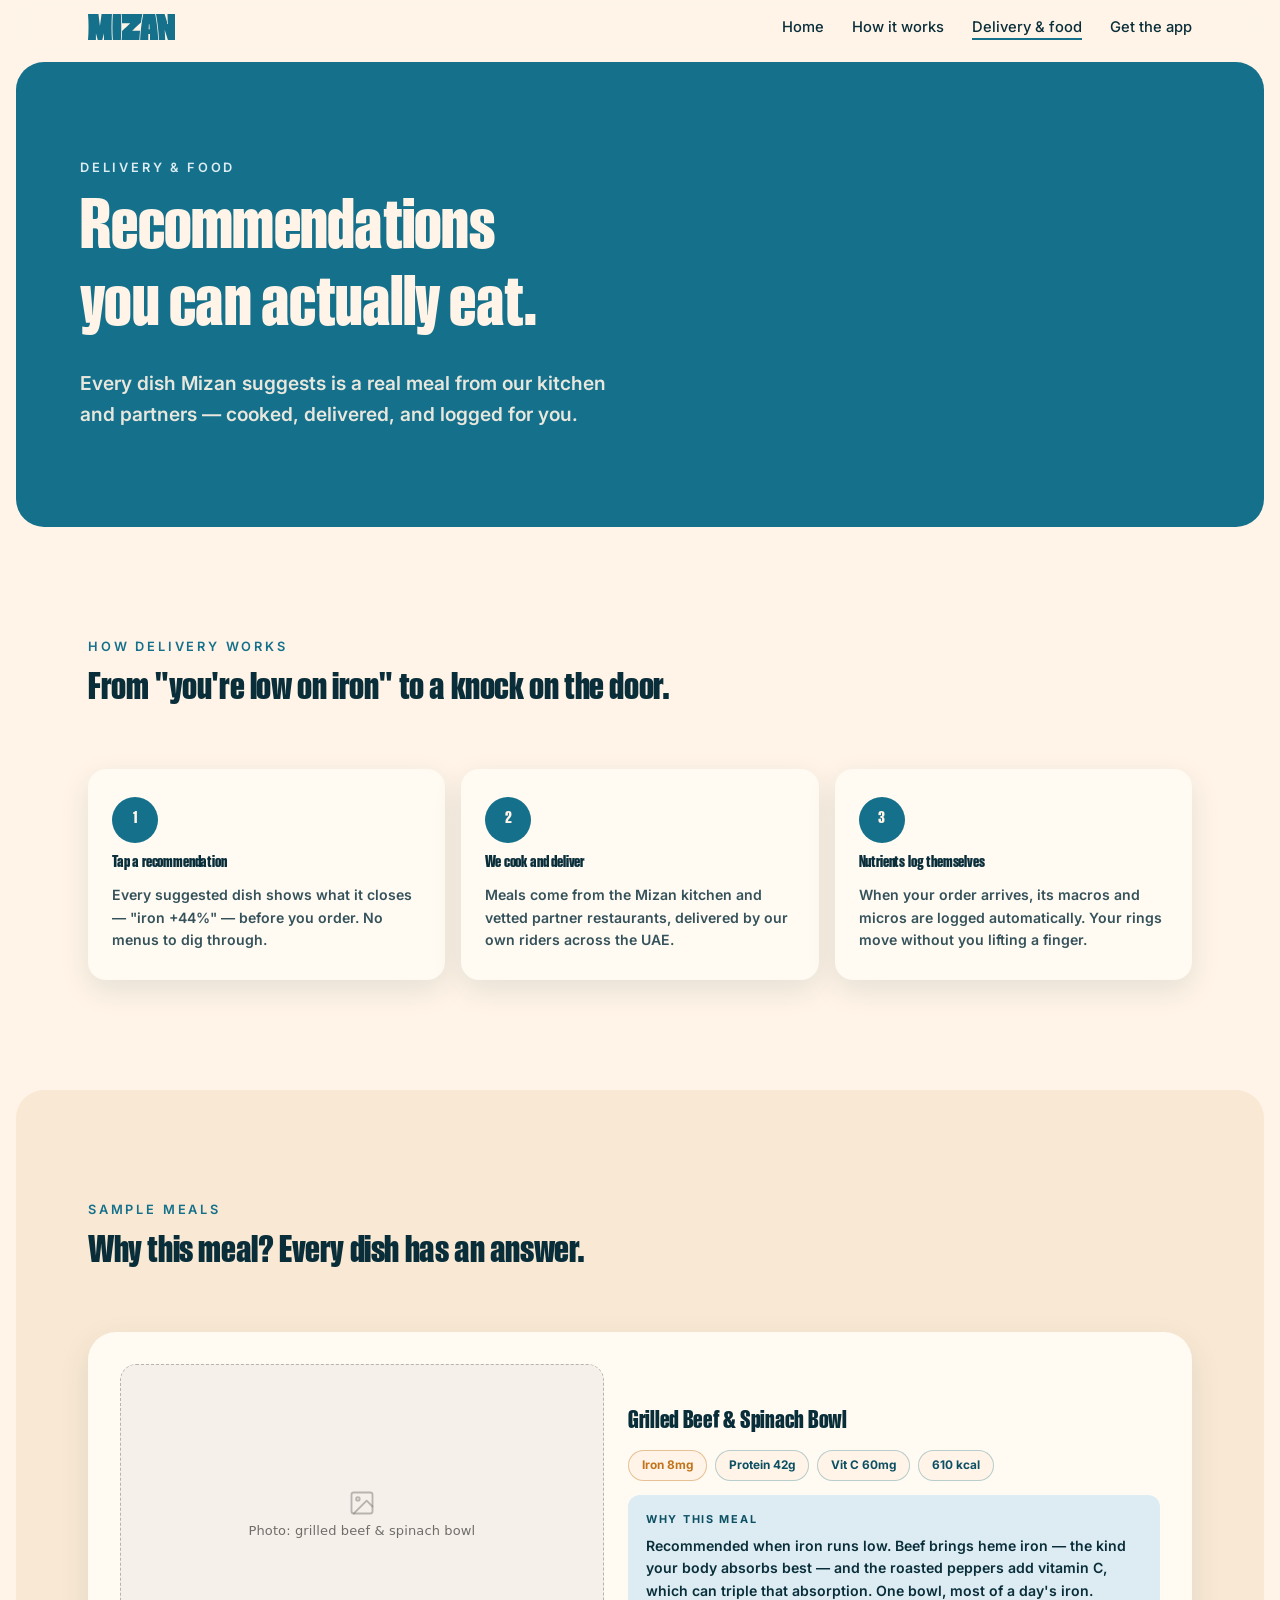
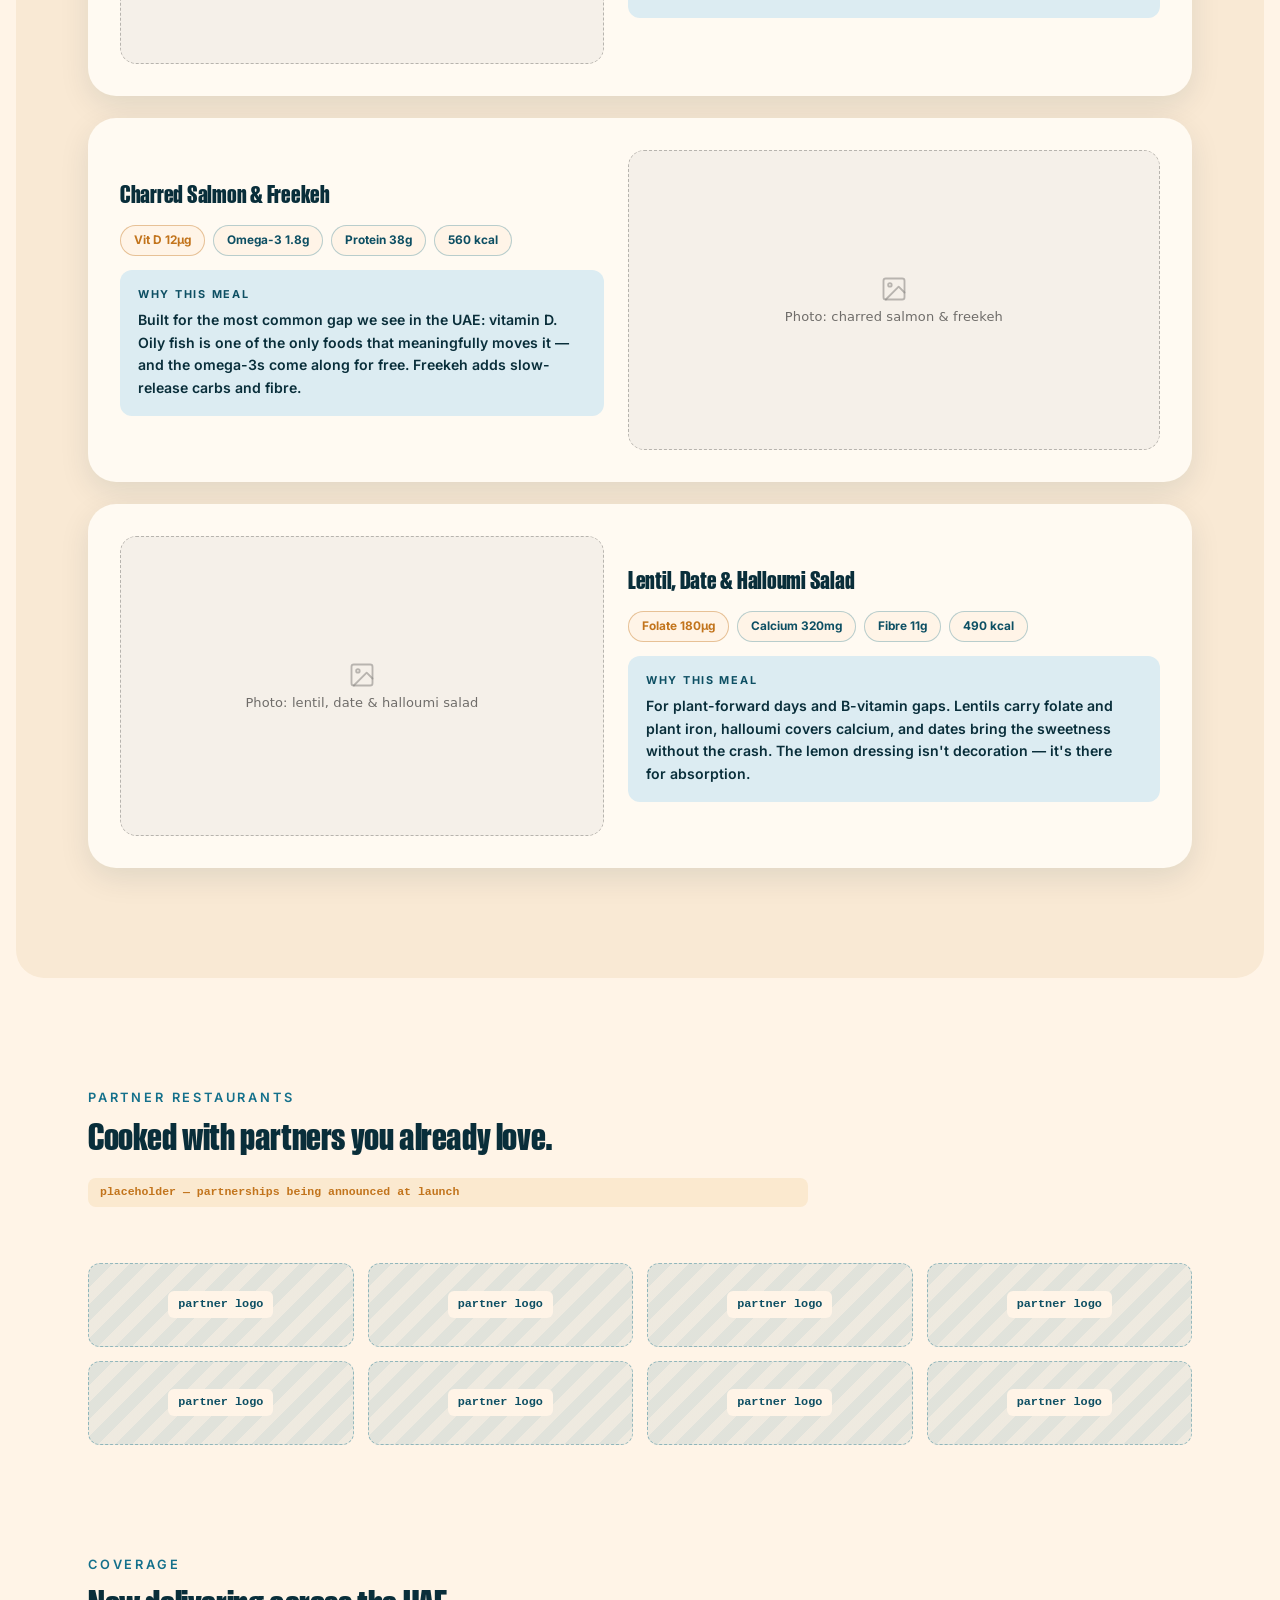
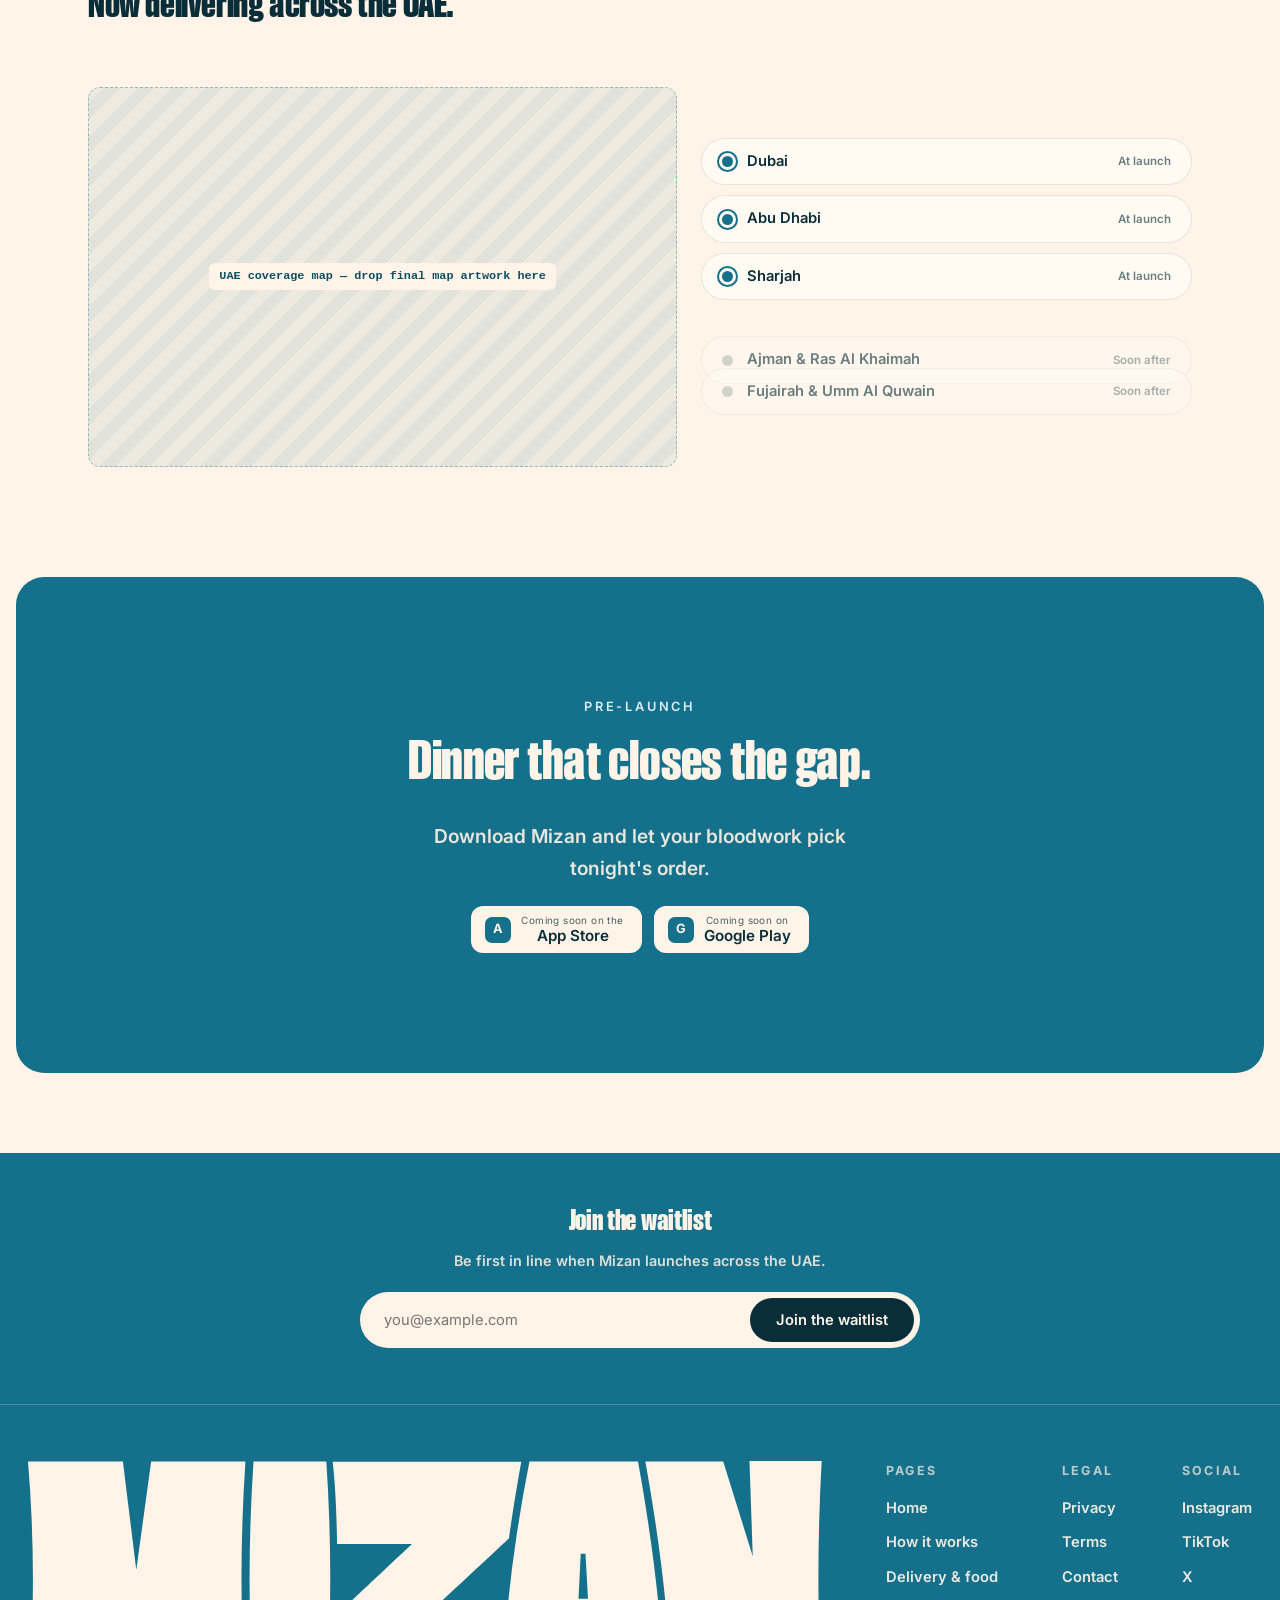
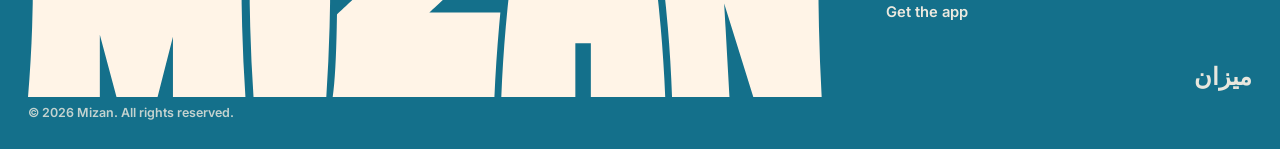
==== Delivery and Food.html @ 52d439db "Add doc" ====
<!DOCTYPE html>
<html lang="en">
<head>
<meta charset="UTF-8">
<meta name="viewport" content="width=device-width, initial-scale=1.0">
<title>Mizan — Delivery &amp; food</title>
<link rel="preconnect" href="https://fonts.googleapis.com">
<link rel="preconnect" href="https://fonts.gstatic.com" crossorigin>
<link href="https://fonts.googleapis.com/css2?family=Inter:wght@400;500;600;700&display=swap" rel="stylesheet">
<link rel="stylesheet" href="assets/mizan.css">
<style>
.page-hero { padding: clamp(48px, 8vw, 96px) clamp(24px, 5vw, 72px); display: grid; gap: 18px; }
.page-hero .h-hero { color: var(--cream); max-width: 800px; }
.page-hero .lede { max-width: 560px; opacity: 0.9; }

/* Delivery steps */
.dl-steps { display: grid; gap: 16px; }
@media (min-width: 760px) { .dl-steps { grid-template-columns: repeat(3, 1fr); } }
.dl-step {
  background: var(--cream-card);
  border-radius: var(--rad-md);
  box-shadow: var(--shadow-card);
  padding: 28px 24px;
  display: grid;
  gap: 12px;
  align-content: start;
  transition: transform 0.25s ease;
}
.dl-step:hover { transform: translateY(-4px); }
.dl-step .dl-num {
  width: 46px; height: 46px;
  border-radius: 50%;
  background: var(--teal);
  color: var(--cream);
  display: grid;
  place-items: center;
  font-family: var(--display);
  font-size: 1.05rem;
}
.dl-step h3 { font-size: 1.05rem; }
.dl-step p { font-size: 0.88rem; opacity: 0.82; }

/* Meal feature rows */
.meal-feature {
  display: grid;
  gap: 24px;
  background: var(--cream-card);
  border-radius: var(--rad-lg);
  box-shadow: var(--shadow-card);
  overflow: hidden;
  padding: clamp(20px, 3.5vw, 32px);
  align-items: center;
}
.meal-feature + .meal-feature { margin-top: 22px; }
.meal-feature image-slot { width: 100%; height: clamp(220px, 34vw, 300px); display: block; }
.meal-feature .mf-body { display: grid; gap: 14px; }
.meal-feature h3 { font-size: clamp(1.2rem, 2.8vw, 1.6rem); }
.meal-feature .mf-why {
  background: var(--teal-soft);
  border-radius: var(--rad-sm);
  padding: 16px 18px;
  display: grid;
  gap: 6px;
}
.meal-feature .mf-why small {
  font-weight: 700;
  font-size: 0.68rem;
  letter-spacing: 0.16em;
  text-transform: uppercase;
  color: var(--teal-deep);
}
.meal-feature .mf-why p { font-size: 0.88rem; }
.mf-stats { display: flex; flex-wrap: wrap; gap: 8px; }
.mf-stat {
  font-size: 0.74rem;
  font-weight: 700;
  color: var(--teal-deep);
  background: var(--cream);
  border: 1.5px solid rgba(20, 112, 139, 0.3);
  border-radius: 999px;
  padding: 5px 13px;
}
.mf-stat.warn { color: var(--amber); border-color: rgba(194, 116, 28, 0.4); }
@media (min-width: 860px) {
  .meal-feature { grid-template-columns: 1fr 1.1fr; }
  .meal-feature.flip image-slot { order: 2; }
}

/* Partners */
.partner-grid { display: grid; gap: 14px; grid-template-columns: repeat(2, 1fr); }
@media (min-width: 720px) { .partner-grid { grid-template-columns: repeat(4, 1fr); } }
.partner-grid .ph { height: 84px; }

/* Coverage */
.coverage-wrap { display: grid; gap: 24px; }
@media (min-width: 900px) { .coverage-wrap { grid-template-columns: 1.2fr 1fr; align-items: center; } }
.coverage-map { min-height: clamp(260px, 40vw, 380px); position: relative; }
.coverage-cities { display: grid; gap: 10px; }
.city-row {
  display: flex;
  align-items: center;
  gap: 14px;
  background: var(--cream-card);
  border: 1.5px solid rgba(9,46,58,0.1);
  border-radius: 999px;
  padding: 11px 20px;
  font-weight: 600;
  font-size: 0.92rem;
}
.city-row .pulse-dot { width: 11px; height: 11px; border-radius: 50%; background: var(--teal); position: relative; flex: none; }
@media (prefers-reduced-motion: no-preference) {
  .city-row .pulse-dot::after {
    content: ""; position: absolute; inset: -5px; border-radius: 50%;
    border: 2px solid var(--teal); animation: city-pulse 2.2s ease-out infinite;
  }
  .city-row:nth-child(2) .pulse-dot::after { animation-delay: 0.4s; }
  .city-row:nth-child(3) .pulse-dot::after { animation-delay: 0.8s; }
  .city-row:nth-child(4) .pulse-dot::after { animation-delay: 1.2s; }
  @keyframes city-pulse { from { transform: scale(0.5); opacity: 1; } to { transform: scale(1.5); opacity: 0; } }
}
.city-row.soon { opacity: 0.6; }
.city-row.soon .pulse-dot { background: rgba(9,46,58,0.3); }
.city-row.soon .pulse-dot::after { display: none; }
.city-row small { margin-left: auto; font-size: 0.72rem; font-weight: 600; opacity: 0.6; }
</style>
</head>
<body data-screen-label="Delivery and food">

<header class="nav">
  <div class="wrap nav-inner">
    <a class="nav-logo" href="Home.html" aria-label="Mizan home" data-logo></a>
    <ul class="nav-links">
      <li><a href="Home.html">Home</a></li>
      <li><a href="How It Works.html">How it works</a></li>
      <li><a href="Delivery and Food.html" aria-current="page">Delivery &amp; food</a></li>
      <li><a href="#download">Get the app</a></li>
    </ul>
    <button class="nav-burger" aria-label="Menu" aria-expanded="false"><span></span><span></span><span></span></button>
  </div>
  <nav class="nav-drawer">
    <a href="Home.html">Home</a>
    <a href="How It Works.html">How it works</a>
    <a href="Delivery and Food.html">Delivery &amp; food</a>
    <a href="#download">Get the app</a>
  </nav>
</header>

<main>

<section class="band teal" style="margin-top: 8px;" data-screen-label="Page hero">
  <div class="page-hero">
    <p class="kicker" style="color: var(--teal-soft);">Delivery &amp; food</p>
    <h1 class="h-hero">Recommendations you can actually eat.</h1>
    <p class="lede">Every dish Mizan suggests is a real meal from our kitchen and partners — cooked, delivered, and logged for you.</p>
  </div>
</section>

<!-- ============ HOW DELIVERY WORKS ============ -->
<section class="section" data-screen-label="How delivery works">
  <div class="wrap">
    <div class="section-head rv">
      <p class="kicker">How delivery works</p>
      <h2 class="h-sect">From "you're low on iron" to a knock on the door.</h2>
    </div>
    <div class="dl-steps">
      <div class="dl-step rv">
        <span class="dl-num">1</span>
        <h3>Tap a recommendation</h3>
        <p>Every suggested dish shows what it closes — "iron +44%" — before you order. No menus to dig through.</p>
      </div>
      <div class="dl-step rv rv-d1">
        <span class="dl-num">2</span>
        <h3>We cook and deliver</h3>
        <p>Meals come from the Mizan kitchen and vetted partner restaurants, delivered by our own riders across the UAE.</p>
      </div>
      <div class="dl-step rv rv-d2">
        <span class="dl-num">3</span>
        <h3>Nutrients log themselves</h3>
        <p>When your order arrives, its macros and micros are logged automatically. Your rings move without you lifting a finger.</p>
      </div>
    </div>
  </div>
</section>

<!-- ============ SAMPLE MEALS ============ -->
<section class="section band tint" style="padding-left: 0; padding-right: 0;" data-screen-label="Sample meals">
  <div class="wrap">
    <div class="section-head rv">
      <p class="kicker">Sample meals</p>
      <h2 class="h-sect">Why this meal? Every dish has an answer.</h2>
    </div>

    <article class="meal-feature rv">
      <image-slot id="food-meal-1" shape="rounded" radius="16" placeholder="Photo: grilled beef &amp; spinach bowl"></image-slot>
      <div class="mf-body">
        <h3>Grilled Beef &amp; Spinach Bowl</h3>
        <div class="mf-stats">
          <span class="mf-stat warn">Iron 8mg</span>
          <span class="mf-stat">Protein 42g</span>
          <span class="mf-stat">Vit C 60mg</span>
          <span class="mf-stat">610 kcal</span>
        </div>
        <div class="mf-why">
          <small>Why this meal</small>
          <p>Recommended when iron runs low. Beef brings heme iron — the kind your body absorbs best — and the roasted peppers add vitamin C, which can triple that absorption. One bowl, most of a day's iron.</p>
        </div>
      </div>
    </article>

    <article class="meal-feature flip rv">
      <image-slot id="food-meal-2" shape="rounded" radius="16" placeholder="Photo: charred salmon &amp; freekeh"></image-slot>
      <div class="mf-body">
        <h3>Charred Salmon &amp; Freekeh</h3>
        <div class="mf-stats">
          <span class="mf-stat warn">Vit D 12µg</span>
          <span class="mf-stat">Omega-3 1.8g</span>
          <span class="mf-stat">Protein 38g</span>
          <span class="mf-stat">560 kcal</span>
        </div>
        <div class="mf-why">
          <small>Why this meal</small>
          <p>Built for the most common gap we see in the UAE: vitamin D. Oily fish is one of the only foods that meaningfully moves it — and the omega-3s come along for free. Freekeh adds slow-release carbs and fibre.</p>
        </div>
      </div>
    </article>

    <article class="meal-feature rv">
      <image-slot id="food-meal-3" shape="rounded" radius="16" placeholder="Photo: lentil, date &amp; halloumi salad"></image-slot>
      <div class="mf-body">
        <h3>Lentil, Date &amp; Halloumi Salad</h3>
        <div class="mf-stats">
          <span class="mf-stat warn">Folate 180µg</span>
          <span class="mf-stat">Calcium 320mg</span>
          <span class="mf-stat">Fibre 11g</span>
          <span class="mf-stat">490 kcal</span>
        </div>
        <div class="mf-why">
          <small>Why this meal</small>
          <p>For plant-forward days and B-vitamin gaps. Lentils carry folate and plant iron, halloumi covers calcium, and dates bring the sweetness without the crash. The lemon dressing isn't decoration — it's there for absorption.</p>
        </div>
      </div>
    </article>
  </div>
</section>

<!-- ============ PARTNERS ============ -->
<section class="section" data-screen-label="Partner restaurants">
  <div class="wrap">
    <div class="section-head rv">
      <p class="kicker">Partner restaurants</p>
      <h2 class="h-sect">Cooked with partners you already love.</h2>
      <span class="placeholder-note">placeholder — partnerships being announced at launch</span>
    </div>
    <div class="partner-grid rv">
      <div class="ph"><code>partner logo</code></div>
      <div class="ph"><code>partner logo</code></div>
      <div class="ph"><code>partner logo</code></div>
      <div class="ph"><code>partner logo</code></div>
      <div class="ph"><code>partner logo</code></div>
      <div class="ph"><code>partner logo</code></div>
      <div class="ph"><code>partner logo</code></div>
      <div class="ph"><code>partner logo</code></div>
    </div>
  </div>
</section>

<!-- ============ COVERAGE ============ -->
<section class="section" style="padding-top: 0;" data-screen-label="Coverage">
  <div class="wrap">
    <div class="section-head rv">
      <p class="kicker">Coverage</p>
      <h2 class="h-sect">Now delivering across the UAE.</h2>
    </div>
    <div class="coverage-wrap">
      <div class="ph coverage-map rv"><code>UAE coverage map — drop final map artwork here</code></div>
      <div class="coverage-cities">
        <div class="city-row rv"><span class="pulse-dot"></span>Dubai<small>At launch</small></div>
        <div class="city-row rv rv-d1"><span class="pulse-dot"></span>Abu Dhabi<small>At launch</small></div>
        <div class="city-row rv rv-d2"><span class="pulse-dot"></span>Sharjah<small>At launch</small></div>
        <div class="city-row soon rv rv-d3"><span class="pulse-dot"></span>Ajman &amp; Ras Al Khaimah<small>Soon after</small></div>
        <div class="city-row soon rv rv-d4"><span class="pulse-dot"></span>Fujairah &amp; Umm Al Quwain<small>Soon after</small></div>
      </div>
    </div>
  </div>
</section>

<!-- ============ FINAL CTA ============ -->
<section class="band teal" id="download" data-screen-label="Download CTA">
  <div class="cta-final">
    <p class="kicker" style="color: var(--teal-soft);">Pre-launch</p>
    <h2 class="h-band" style="max-width: 720px;">Dinner that closes the gap.</h2>
    <p class="lede" style="opacity: 0.9; max-width: 520px;">Download Mizan and let your bloodwork pick tonight's order.</p>
    <div class="badges">
      <a class="badge-store on-teal" href="#download"><span class="glyph">A</span><span><small>Coming soon on the</small><strong>App Store</strong></span></a>
      <a class="badge-store on-teal" href="#download"><span class="glyph">G</span><span><small>Coming soon on</small><strong>Google Play</strong></span></a>
    </div>
  </div>
</section>

</main>

<footer class="footer">
  <div class="wrap footer-waitlist">
    <div class="fw-copy">
      <h3>Join the waitlist</h3>
      <p>Be first in line when Mizan launches across the UAE.</p>
    </div>
    <form class="waitlist-form">
      <input type="email" placeholder="you@example.com" aria-label="Email" required>
      <button type="submit">Join the waitlist</button>
    </form>
  </div>
  <div class="wrap footer-main">
    <a class="footer-logo" href="Home.html" aria-label="Mizan home" data-logo></a>
    <div class="footer-right">
    <div class="footer-cols">
      <div class="footer-col">
        <h4>Pages</h4>
        <ul>
          <li><a href="Home.html">Home</a></li>
          <li><a href="How It Works.html">How it works</a></li>
          <li><a href="Delivery and Food.html">Delivery &amp; food</a></li>
          <li><a href="#download">Get the app</a></li>
        </ul>
      </div>
      <div class="footer-col">
        <h4>Legal</h4>
        <ul>
          <li><a href="#privacy">Privacy</a></li>
          <li><a href="#terms">Terms</a></li>
          <li><a href="#contact">Contact</a></li>
        </ul>
      </div>
      <div class="footer-col">
        <h4>Social</h4>
        <ul>
          <li><a href="#instagram">Instagram</a></li>
          <li><a href="#tiktok">TikTok</a></li>
          <li><a href="#x">X</a></li>
        </ul>
      </div>
    </div>
    <span class="footer-ar">ميزان</span>
    </div>
  </div>
  <div class="wrap footer-meta">
    <span>© 2026 Mizan. All rights reserved.</span>
  </div>
</footer>

<script src="assets/image-slot.js"></script>
<script src="assets/shared.js"></script>
</body>
</html>
---- assets/mizan.css ----
/* ============================================================
   MIZAN — shared styles
   Adapted from the "Boldly" reference layout:
   chunky display type, cream canvas, rounded full-bleed bands,
   floating cards, giant footer wordmark — recolored to
   teal #14708b on cream #fff4e7.
   Type: Archivo Black (display) + Poppins (body).
   ============================================================ */

@font-face {
  font-family: "Smart Sans Std";
  src: url("../uploads/Smart Sans Std Light.otf") format("opentype");
  font-weight: 300;
  font-display: swap;
}
@font-face {
  font-family: "Smart Sans Std";
  src: url("../uploads/Smart Sans Std Medium.otf") format("opentype");
  font-weight: 500;
  font-display: swap;
}
@font-face {
  font-family: "Smart Sans Std";
  src: url("../uploads/Smart Sans Std Bold.otf") format("opentype");
  font-weight: 700;
  font-display: swap;
}

:root {
  --teal: #14708b;
  --teal-deep: #0d4f63;
  --teal-ink: #092e3a;
  --teal-soft: #dcecf2;
  --cream: #fff4e7;
  --cream-card: #fffaf2;
  --cream-tint: #f9e9d4;
  --amber: #c2741c;
  --amber-soft: #fbe9cf;
  --green: #2e7d4f;

  --display: "Smart Sans Std", "Arial Black", sans-serif;
  --body: "Inter", "Helvetica Neue", sans-serif;

  --rad-lg: 28px;
  --rad-md: 18px;
  --rad-sm: 12px;
  --gutter: clamp(16px, 4vw, 48px);
  --shadow-card: 0 10px 30px rgba(9, 46, 58, 0.10);
  --shadow-pop: 0 18px 50px rgba(9, 46, 58, 0.18);
}

* { box-sizing: border-box; }
html { scroll-behavior: smooth; }

body {
  margin: 0;
  background: var(--cream);
  color: var(--teal-ink);
  font-family: var(--body);
  font-size: 16px;
  font-weight: 600;
  line-height: 1.6;
  -webkit-font-smoothing: antialiased;
  overflow-x: hidden;
}

h1, h2, h3, .display {
  font-family: var(--display);
  font-weight: 700;
  line-height: 1.04;
  letter-spacing: -0.01em;
  margin: 0;
  text-wrap: balance;
}

p { margin: 0; text-wrap: pretty; }

/* Elements set in the display face stay bold even though body weight is 600 */
.step-num, .loop-num, .dl-num, .tier-name, .tier-price, .dring-pct,
.mk-arrow, .step-arrow, .faq summary::after { font-weight: 700; }
a { color: inherit; }
button { font-family: var(--body); cursor: pointer; }

.wrap { max-width: 1200px; margin: 0 auto; padding-left: var(--gutter); padding-right: var(--gutter); }

/* ---------- Type scale ---------- */
.h-hero  { font-size: clamp(2.1rem, 6.4vw, 4.6rem); }
.h-band  { font-size: clamp(1.9rem, 5.2vw, 3.6rem); }
.h-sect  { font-size: clamp(1.5rem, 4vw, 2.5rem); }
.h-card  { font-size: clamp(1.1rem, 2.6vw, 1.45rem); }
.kicker {
  font-family: var(--body);
  font-weight: 600;
  font-size: 0.8rem;
  letter-spacing: 0.22em;
  text-transform: uppercase;
  color: var(--teal);
}
.lede { font-size: clamp(1rem, 2.2vw, 1.2rem); line-height: 1.65; }
.muted { opacity: 0.78; }

/* ---------- Nav ---------- */
.nav {
  position: sticky;
  top: 0;
  z-index: 60;
  background: color-mix(in oklab, var(--cream) 88%, transparent);
  backdrop-filter: blur(12px);
  -webkit-backdrop-filter: blur(12px);
  transition: box-shadow 0.3s ease;
}
.nav.scrolled { box-shadow: 0 1px 0 rgba(9,46,58,0.08), 0 8px 24px rgba(9,46,58,0.05); }
.nav-inner {
  display: flex;
  align-items: center;
  justify-content: space-between;
  gap: 16px;
  padding-top: 14px;
  padding-bottom: 14px;
}
.nav-logo { display: inline-flex; align-items: center; color: var(--teal); text-decoration: none; }
.nav-logo svg { height: 26px; width: auto; display: block; }
.nav-links { display: none; align-items: center; gap: 28px; list-style: none; margin: 0; padding: 0; }
.nav-links a {
  text-decoration: none;
  font-weight: 500;
  font-size: 0.92rem;
  color: var(--teal-ink);
  position: relative;
}
.nav-links a::after {
  content: "";
  position: absolute;
  left: 0; right: 100%; bottom: -4px;
  height: 2px;
  background: var(--teal);
  transition: right 0.25s ease;
}
.nav-links a:hover::after, .nav-links a[aria-current="page"]::after { right: 0; }
.nav-cta {
  display: none;
  background: var(--teal);
  color: var(--cream);
  border: none;
  border-radius: 999px;
  padding: 10px 20px;
  font-weight: 600;
  font-size: 0.9rem;
  text-decoration: none;
  transition: transform 0.2s ease, background 0.2s ease;
}
.nav-cta:hover { background: var(--teal-deep); transform: translateY(-1px); }
.nav-burger {
  display: inline-flex;
  flex-direction: column;
  justify-content: center;
  gap: 5px;
  width: 44px; height: 44px;
  padding: 10px;
  background: none;
  border: none;
}
.nav-burger span { display: block; height: 2.5px; border-radius: 2px; background: var(--teal-ink); transition: transform 0.25s ease, opacity 0.25s ease; }
.nav-burger[aria-expanded="true"] span:nth-child(1) { transform: translateY(7.5px) rotate(45deg); }
.nav-burger[aria-expanded="true"] span:nth-child(2) { opacity: 0; }
.nav-burger[aria-expanded="true"] span:nth-child(3) { transform: translateY(-7.5px) rotate(-45deg); }
.nav-drawer {
  display: none;
  flex-direction: column;
  gap: 4px;
  padding: 8px var(--gutter) 20px;
}
.nav-drawer.open { display: flex; }
.nav-drawer a {
  text-decoration: none;
  font-weight: 600;
  font-size: 1.05rem;
  padding: 12px 0;
  border-bottom: 1px solid rgba(9,46,58,0.08);
}
@media (min-width: 860px) {
  .nav-links { display: flex; }
  .nav-cta { display: inline-block; }
  .nav-burger { display: none; }
  .nav-drawer { display: none !important; }
}

/* ---------- Buttons & badges ---------- */
.badges { display: flex; flex-wrap: wrap; gap: 12px; }
.badge-store {
  display: inline-flex;
  align-items: center;
  gap: 10px;
  background: var(--teal-ink);
  color: var(--cream);
  text-decoration: none;
  border-radius: 12px;
  padding: 9px 18px 9px 14px;
  line-height: 1.15;
  transition: transform 0.2s ease, box-shadow 0.2s ease;
}
.badge-store:hover { transform: translateY(-2px); box-shadow: var(--shadow-card); }
.badge-store .glyph {
  width: 26px; height: 26px;
  border-radius: 7px;
  background: var(--cream);
  color: var(--teal-ink);
  display: grid;
  place-items: center;
  font-weight: 700;
  font-size: 0.8rem;
  flex: none;
}
.badge-store small { display: block; font-size: 0.62rem; font-weight: 400; opacity: 0.75; letter-spacing: 0.04em; }
.badge-store strong { display: block; font-size: 0.95rem; font-weight: 600; }
.badge-store.on-teal { background: var(--cream); color: var(--teal-ink); }
.badge-store.on-teal .glyph { background: var(--teal); color: var(--cream); }

.btn-ghost {
  display: inline-flex;
  align-items: center;
  gap: 8px;
  background: var(--teal);
  color: var(--cream);
  border: none;
  border-radius: 999px;
  padding: 13px 26px;
  font-weight: 600;
  font-size: 0.95rem;
  text-decoration: none;
  transition: background 0.2s ease, color 0.2s ease, box-shadow 0.2s ease;
}
.btn-ghost:hover { background: var(--cream); color: var(--teal); box-shadow: inset 0 0 0 2px var(--teal); }

.btn-pill {
  display: inline-flex;
  align-items: center;
  gap: 8px;
  background: var(--cream);
  color: var(--teal-ink);
  border: none;
  border-radius: 999px;
  padding: 13px 26px;
  font-weight: 600;
  font-size: 0.95rem;
  text-decoration: none;
  transition: transform 0.2s ease, box-shadow 0.2s ease;
}
.btn-pill:hover { transform: translateY(-2px); box-shadow: var(--shadow-card); }
.btn-pill.teal { background: var(--teal); color: var(--cream); }
.btn-pill.teal:hover { background: var(--teal-deep); }

/* ---------- Section scaffolding ---------- */
.section { padding: clamp(56px, 9vw, 110px) 0; }
.section-head { max-width: 720px; display: grid; gap: 14px; margin-bottom: clamp(28px, 5vw, 56px); }

/* Full-bleed rounded band (Boldly hero pattern) */
.band {
  margin: 0 clamp(8px, 1.6vw, 16px);
  border-radius: var(--rad-lg);
  overflow: hidden;
  position: relative;
}
.band.teal { background: var(--teal); color: var(--cream); }
.band.ink { background: var(--teal-ink); color: var(--cream); }
.band.tint { background: var(--cream-tint); }

/* ---------- Scroll reveal ---------- */
@media (prefers-reduced-motion: no-preference) {
  .rv { opacity: 0; transform: translateY(26px); transition: opacity 0.7s ease, transform 0.7s cubic-bezier(0.2, 0.7, 0.2, 1); }
  .rv.in { opacity: 1; transform: none; }
  .rv-d1 { transition-delay: 0.08s; }
  .rv-d2 { transition-delay: 0.16s; }
  .rv-d3 { transition-delay: 0.24s; }
  .rv-d4 { transition-delay: 0.32s; }
}

/* ---------- Marquee ---------- */
.marquee {
  overflow: hidden;
  padding: 14px 0;
  border-top: 1.5px solid rgba(9,46,58,0.12);
  border-bottom: 1.5px solid rgba(9,46,58,0.12);
  background: var(--cream);
}
.marquee-track {
  display: flex;
  gap: 14px;
  width: max-content;
}
@media (prefers-reduced-motion: no-preference) {
  .marquee-track { animation: marquee 36s linear infinite; }
}
@keyframes marquee { to { transform: translateX(-50%); } }
.chip {
  flex: none;
  display: inline-flex;
  align-items: center;
  gap: 8px;
  border: 1.5px solid var(--teal);
  color: var(--teal);
  border-radius: 999px;
  padding: 7px 16px;
  font-weight: 600;
  font-size: 0.85rem;
  white-space: nowrap;
}
.chip .dot { width: 8px; height: 8px; border-radius: 50%; background: var(--teal); }

/* ---------- Cards ---------- */
.card {
  background: var(--cream-card);
  border-radius: var(--rad-md);
  box-shadow: var(--shadow-card);
  transition: transform 0.25s ease, box-shadow 0.25s ease;
}
.card:hover { transform: translateY(-4px); box-shadow: var(--shadow-pop); }

/* Meal card (Boldly recipe-card pattern) */
.meal-card {
  border-radius: var(--rad-md);
  overflow: hidden;
  display: flex;
  flex-direction: column;
  background: var(--teal);
  color: var(--cream);
  transition: transform 0.25s ease, box-shadow 0.25s ease;
}
.meal-card:hover { transform: translateY(-5px); box-shadow: var(--shadow-pop); }
.meal-card.alt { background: var(--cream-tint); color: var(--teal-ink); }
.meal-card .meal-art { padding: 18px 18px 0; }
.meal-card .meal-art image-slot { width: 100%; height: 190px; display: block; }
.meal-card .meal-body { padding: 18px 20px 22px; display: grid; gap: 10px; }
.meal-card .meal-body p { font-size: 0.86rem; line-height: 1.55; opacity: 0.92; }
.meal-tags { display: flex; flex-wrap: wrap; gap: 8px; margin-top: 4px; }
.meal-tag {
  font-size: 0.72rem;
  font-weight: 600;
  border-radius: 999px;
  padding: 4px 11px;
  background: rgba(255, 244, 231, 0.16);
  border: 1px solid rgba(255, 244, 231, 0.35);
}
.meal-card.alt .meal-tag { background: rgba(20, 112, 139, 0.08); border-color: rgba(20, 112, 139, 0.3); color: var(--teal-deep); }

/* ---------- Accordion ---------- */
.faq { display: grid; gap: 10px; }
.faq details {
  background: var(--cream-card);
  border: 1.5px solid rgba(9,46,58,0.1);
  border-radius: var(--rad-sm);
  padding: 0 20px;
  transition: border-color 0.2s ease;
}
.faq details[open] { border-color: var(--teal); }
.faq summary {
  list-style: none;
  cursor: pointer;
  font-weight: 600;
  font-size: 0.95rem;
  padding: 16px 0;
  display: flex;
  justify-content: space-between;
  align-items: center;
  gap: 16px;
}
.faq summary::-webkit-details-marker { display: none; }
.faq summary::after {
  content: "+";
  font-family: var(--display);
  font-size: 1.1rem;
  color: var(--teal);
  transition: transform 0.25s ease;
  flex: none;
}
.faq details[open] summary::after { transform: rotate(45deg); }
.faq .faq-a { padding: 0 0 18px; font-size: 0.9rem; opacity: 0.85; }

/* ---------- Placeholder blocks (striped) ---------- */
.ph {
  border-radius: var(--rad-sm);
  background: repeating-linear-gradient(-45deg, rgba(20,112,139,0.07) 0 12px, rgba(20,112,139,0.13) 12px 24px);
  border: 1.5px dashed rgba(20,112,139,0.4);
  display: grid;
  place-items: center;
  text-align: center;
  padding: 16px;
}
.ph code {
  font-family: ui-monospace, "SF Mono", Menlo, monospace;
  font-size: 0.74rem;
  color: var(--teal-deep);
  background: var(--cream);
  border-radius: 6px;
  padding: 4px 10px;
}

.placeholder-note {
  display: inline-flex;
  align-items: center;
  gap: 8px;
  font-family: ui-monospace, "SF Mono", Menlo, monospace;
  font-size: 0.72rem;
  color: var(--amber);
  background: var(--amber-soft);
  border-radius: 8px;
  padding: 5px 12px;
}

/* ---------- Final CTA + footer ---------- */
.cta-final { text-align: center; display: grid; justify-items: center; gap: 22px; padding: clamp(64px, 10vw, 120px) var(--gutter); }
.cta-final .badges { justify-content: center; }

.footer { background: var(--teal); color: var(--cream); margin-top: clamp(40px, 7vw, 80px); overflow: hidden; }
.footer .wrap { max-width: none; padding-left: clamp(16px, 2.2vw, 32px); padding-right: clamp(16px, 2.2vw, 32px); }
.footer-waitlist {
  display: grid;
  gap: 20px;
  justify-items: center;
  text-align: center;
  padding: clamp(36px, 5vw, 56px) 0;
  border-bottom: 1px solid rgba(255, 244, 231, 0.22);
}
.fw-copy h3 { font-size: clamp(1.3rem, 3vw, 1.9rem); }
.fw-copy p { font-size: 0.9rem; opacity: 0.85; margin-top: 8px; }
.waitlist-form {
  display: flex;
  align-items: center;
  gap: 8px;
  width: min(100%, 560px);
  background: var(--cream);
  border-radius: 999px;
  padding: 6px 6px 6px 24px;
}
.waitlist-form:focus-within { outline: 3px solid rgba(255, 244, 231, 0.45); }
.waitlist-form input {
  flex: 1 1 auto;
  min-width: 0;
  min-height: 44px;
  border: none;
  background: transparent;
  padding: 0;
  font-family: var(--body);
  font-size: 0.92rem;
  color: var(--teal-ink);
}
.waitlist-form input:focus { outline: none; }
.waitlist-form button {
  flex: none;
  min-height: 44px;
  border: none;
  border-radius: 999px;
  padding: 0 26px;
  background: var(--teal-ink);
  color: var(--cream);
  font-weight: 600;
  font-size: 0.92rem;
  transition: transform 0.2s ease;
}
.waitlist-form button:hover { transform: translateY(-2px); }
.waitlist-done { font-weight: 600; font-size: 0.95rem; }
.footer-main {
  display: grid;
  gap: clamp(32px, 5vw, 64px);
  align-items: start;
  padding: clamp(32px, 5vw, 56px) 0 0;
}
@media (min-width: 860px) {
  .footer-main { grid-template-columns: minmax(0, 1.5fr) auto; }
}
.footer-logo { color: var(--cream); display: block; min-width: 0; }
.footer-logo svg { width: 100%; height: auto; display: block; }
.footer-cols { display: flex; flex-wrap: wrap; gap: clamp(28px, 5vw, 64px); justify-content: flex-start; }
@media (min-width: 860px) { .footer-cols { justify-content: flex-end; } }
.footer-right {
  display: flex;
  flex-direction: column;
  justify-content: space-between;
  align-items: flex-start;
  align-self: stretch;
  gap: 28px;
}
@media (min-width: 860px) { .footer-right { align-items: flex-end; } }
.footer-col h4 {
  font-family: var(--body);
  font-size: 0.78rem;
  font-weight: 700;
  letter-spacing: 0.18em;
  text-transform: uppercase;
  margin: 0 0 14px;
  opacity: 0.7;
}
.footer-col ul { list-style: none; margin: 0; padding: 0; display: grid; gap: 9px; }
.footer-col a { color: var(--cream); text-decoration: none; font-size: 0.92rem; opacity: 0.92; }
.footer-col a:hover { text-decoration: underline; text-underline-offset: 3px; }
.footer-meta {
  display: flex;
  flex-wrap: wrap;
  gap: 12px 24px;
  justify-content: space-between;
  padding: 6px 0 26px;
  font-size: 0.78rem;
  opacity: 0.75;
}
.footer-ar { font-size: 1.5rem; font-weight: 600; opacity: 0.9; }

/* ---------- Utility grids ---------- */
.grid-3 { display: grid; gap: 20px; }
@media (min-width: 720px) { .grid-3 { grid-template-columns: repeat(3, 1fr); } }
.grid-2 { display: grid; gap: 20px; }
@media (min-width: 800px) { .grid-2 { grid-template-columns: repeat(2, 1fr); } }
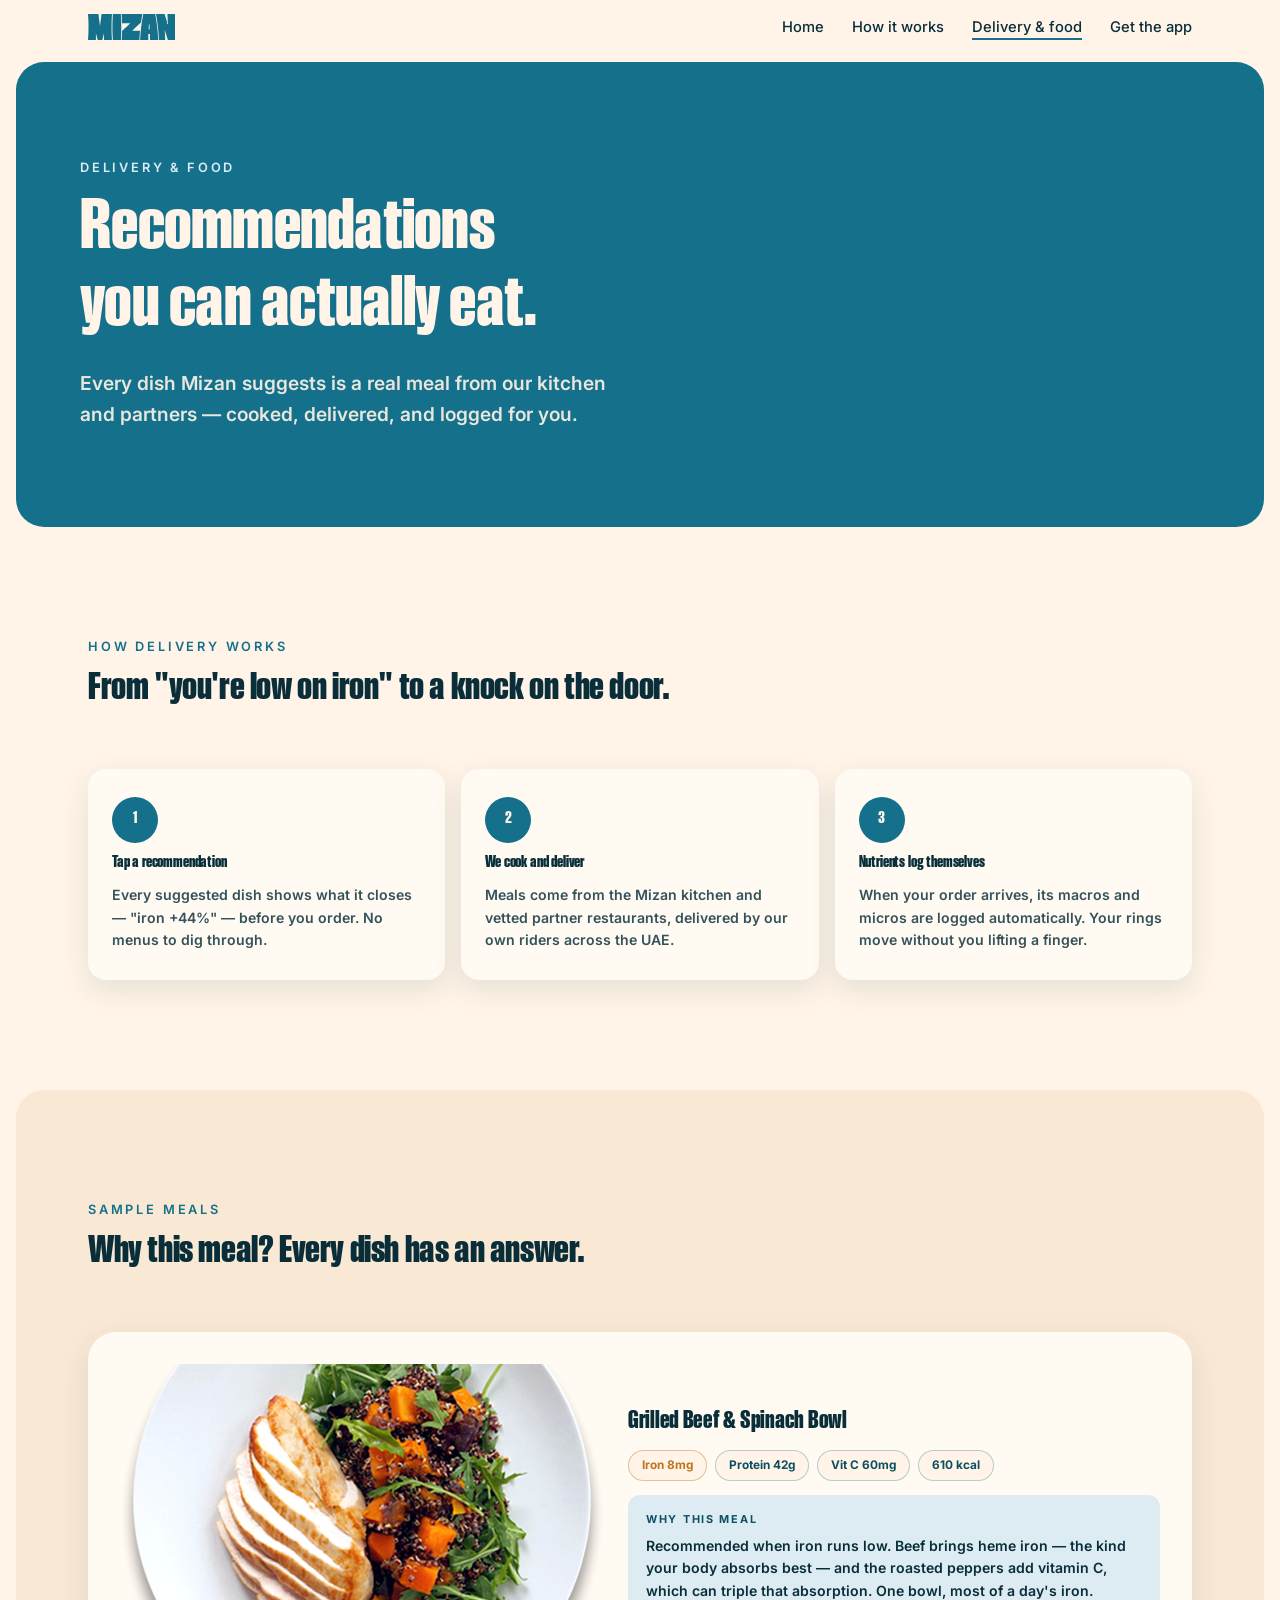
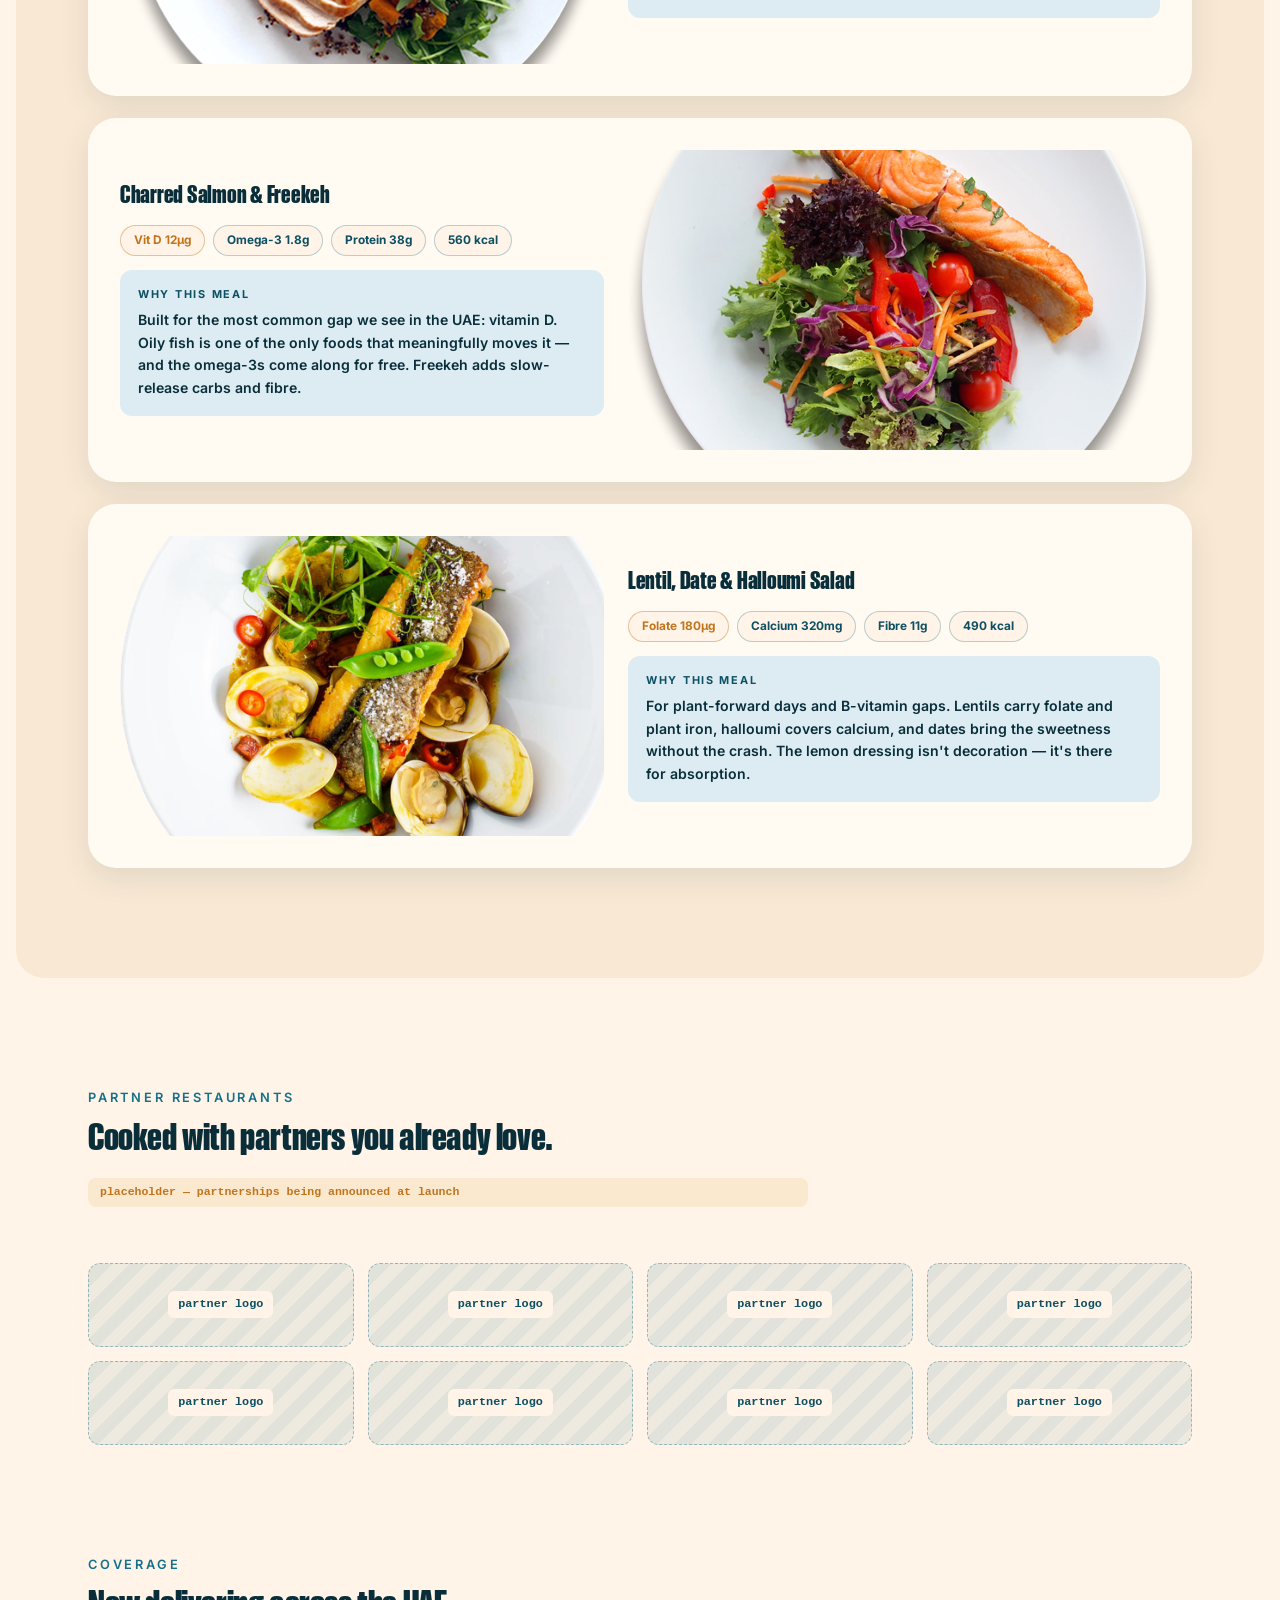
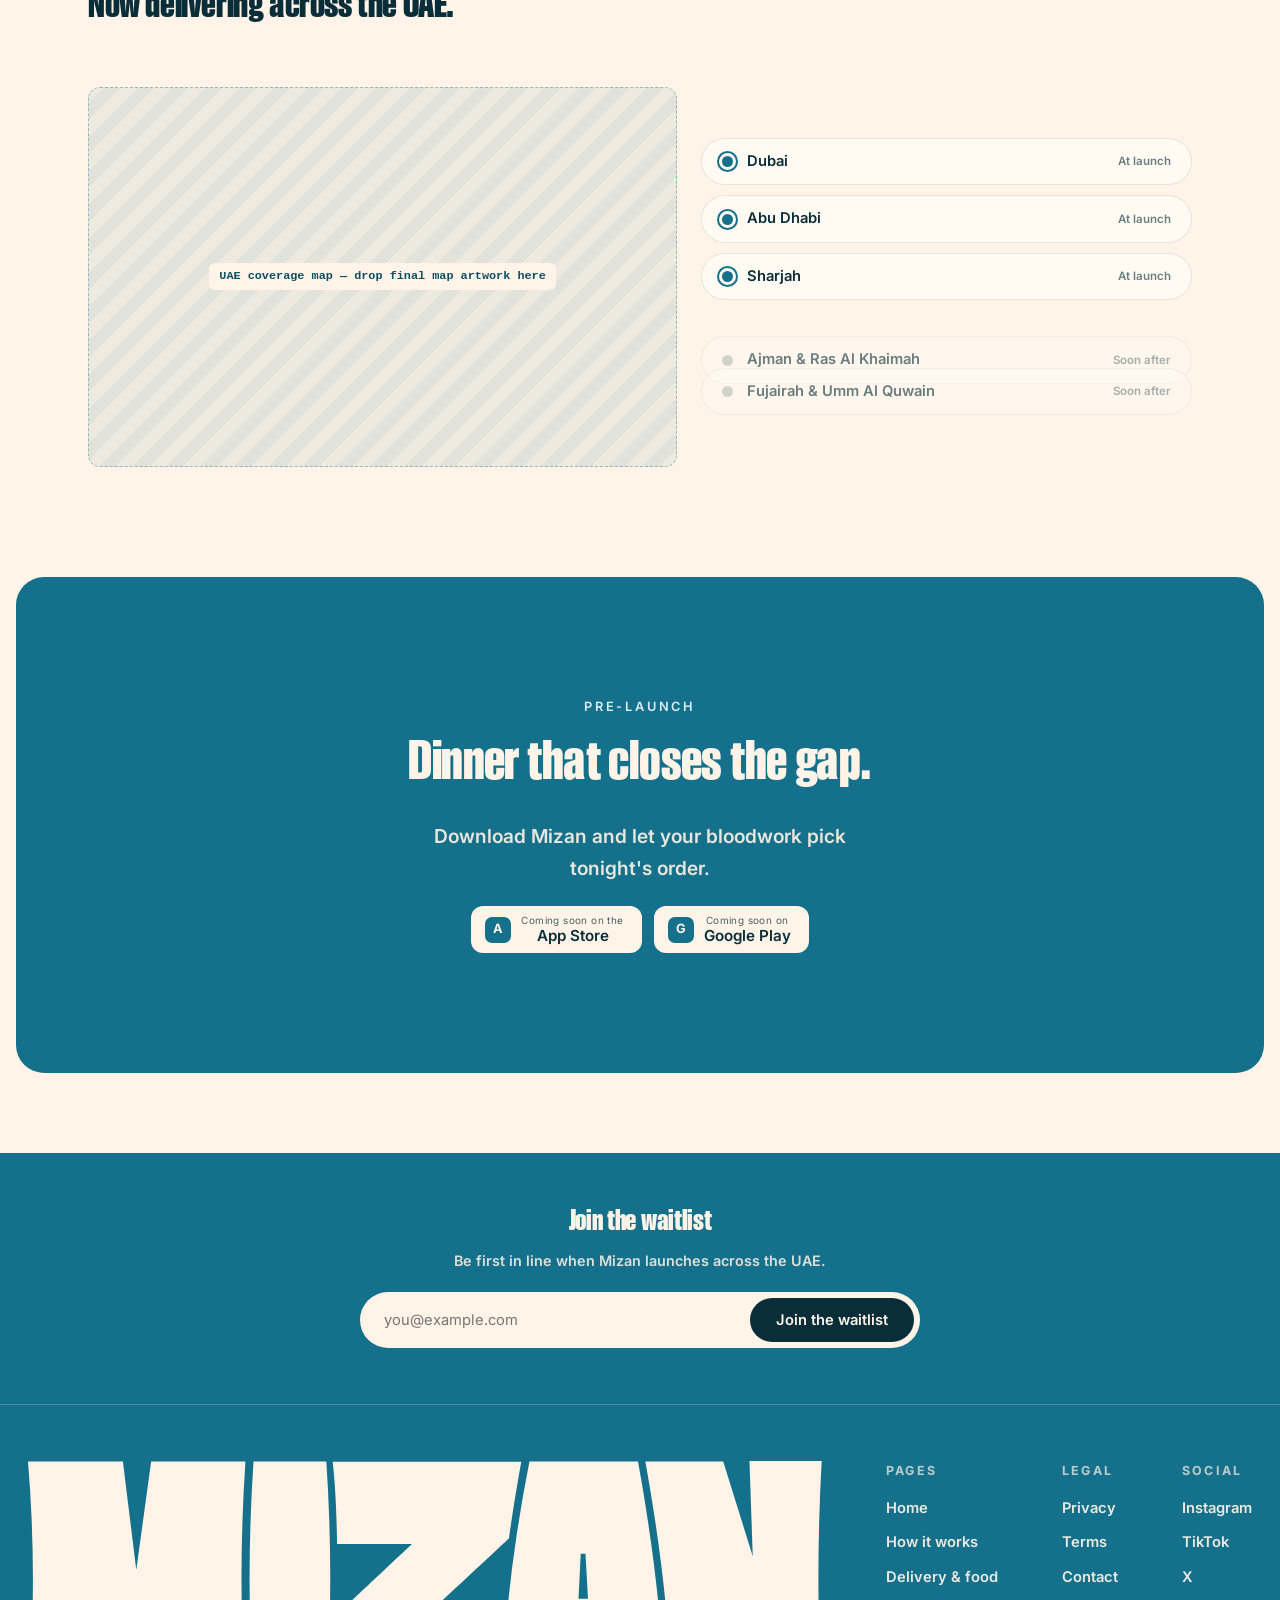
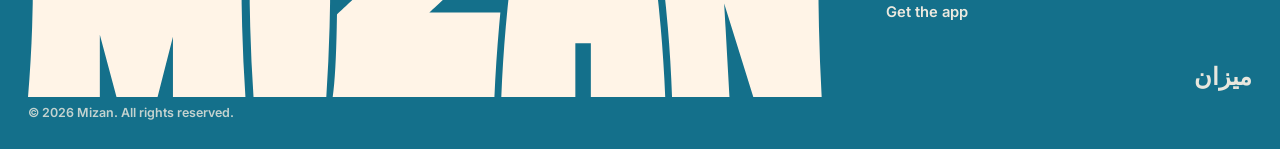
==== commit 15d3da06: "Make site importable for Claude Design - Rename Home.html -> index.html so importers have a clear en" ====
--- a/Delivery and Food.html
+++ b/Delivery and Food.html
@@ -52,7 +52,7 @@
   align-items: center;
 }
 .meal-feature + .meal-feature { margin-top: 22px; }
-.meal-feature image-slot { width: 100%; height: clamp(220px, 34vw, 300px); display: block; }
+.meal-feature img { width: 100%; height: clamp(220px, 34vw, 300px); display: block; object-fit: cover; border-radius: 16px; }
 .meal-feature .mf-body { display: grid; gap: 14px; }
 .meal-feature h3 { font-size: clamp(1.2rem, 2.8vw, 1.6rem); }
 .meal-feature .mf-why {
@@ -83,7 +83,7 @@
 .mf-stat.warn { color: var(--amber); border-color: rgba(194, 116, 28, 0.4); }
 @media (min-width: 860px) {
   .meal-feature { grid-template-columns: 1fr 1.1fr; }
-  .meal-feature.flip image-slot { order: 2; }
+  .meal-feature.flip img { order: 2; }
 }
 
 /* Partners */
@@ -128,9 +128,9 @@
 
 <header class="nav">
   <div class="wrap nav-inner">
-    <a class="nav-logo" href="Home.html" aria-label="Mizan home" data-logo></a>
+    <a class="nav-logo" href="index.html" aria-label="Mizan home" data-logo></a>
     <ul class="nav-links">
-      <li><a href="Home.html">Home</a></li>
+      <li><a href="index.html">Home</a></li>
       <li><a href="How It Works.html">How it works</a></li>
       <li><a href="Delivery and Food.html" aria-current="page">Delivery &amp; food</a></li>
       <li><a href="#download">Get the app</a></li>
@@ -138,7 +138,7 @@
     <button class="nav-burger" aria-label="Menu" aria-expanded="false"><span></span><span></span><span></span></button>
   </div>
   <nav class="nav-drawer">
-    <a href="Home.html">Home</a>
+    <a href="index.html">Home</a>
     <a href="How It Works.html">How it works</a>
     <a href="Delivery and Food.html">Delivery &amp; food</a>
     <a href="#download">Get the app</a>
@@ -191,7 +191,7 @@
     </div>
 
     <article class="meal-feature rv">
-      <image-slot id="food-meal-1" shape="rounded" radius="16" placeholder="Photo: grilled beef &amp; spinach bowl"></image-slot>
+      <img id="food-meal-1" src="uploads/139184-food-plate-healthy-free-photo.png" alt="Grilled beef and spinach bowl">
       <div class="mf-body">
         <h3>Grilled Beef &amp; Spinach Bowl</h3>
         <div class="mf-stats">
@@ -208,7 +208,7 @@
     </article>
 
     <article class="meal-feature flip rv">
-      <image-slot id="food-meal-2" shape="rounded" radius="16" placeholder="Photo: charred salmon &amp; freekeh"></image-slot>
+      <img id="food-meal-2" src="uploads/139180-food-plate-fish-download-hd.png" alt="Charred salmon and freekeh plate">
       <div class="mf-body">
         <h3>Charred Salmon &amp; Freekeh</h3>
         <div class="mf-stats">
@@ -225,7 +225,7 @@
     </article>
 
     <article class="meal-feature rv">
-      <image-slot id="food-meal-3" shape="rounded" radius="16" placeholder="Photo: lentil, date &amp; halloumi salad"></image-slot>
+      <img id="food-meal-3" src="uploads/139399-food-nutrition-top-view-plate.png" alt="Lentil, date and halloumi salad">
       <div class="mf-body">
         <h3>Lentil, Date &amp; Halloumi Salad</h3>
         <div class="mf-stats">
@@ -311,13 +311,13 @@
     </form>
   </div>
   <div class="wrap footer-main">
-    <a class="footer-logo" href="Home.html" aria-label="Mizan home" data-logo></a>
+    <a class="footer-logo" href="index.html" aria-label="Mizan home" data-logo></a>
     <div class="footer-right">
     <div class="footer-cols">
       <div class="footer-col">
         <h4>Pages</h4>
         <ul>
-          <li><a href="Home.html">Home</a></li>
+          <li><a href="index.html">Home</a></li>
           <li><a href="How It Works.html">How it works</a></li>
           <li><a href="Delivery and Food.html">Delivery &amp; food</a></li>
           <li><a href="#download">Get the app</a></li>
--- a/assets/mizan.css
+++ b/assets/mizan.css
@@ -329,7 +329,7 @@
 .meal-card:hover { transform: translateY(-5px); box-shadow: var(--shadow-pop); }
 .meal-card.alt { background: var(--cream-tint); color: var(--teal-ink); }
 .meal-card .meal-art { padding: 18px 18px 0; }
-.meal-card .meal-art image-slot { width: 100%; height: 190px; display: block; }
+.meal-card .meal-art img { width: 100%; height: 190px; display: block; object-fit: cover; border-radius: 12px; }
 .meal-card .meal-body { padding: 18px 20px 22px; display: grid; gap: 10px; }
 .meal-card .meal-body p { font-size: 0.86rem; line-height: 1.55; opacity: 0.92; }
 .meal-tags { display: flex; flex-wrap: wrap; gap: 8px; margin-top: 4px; }
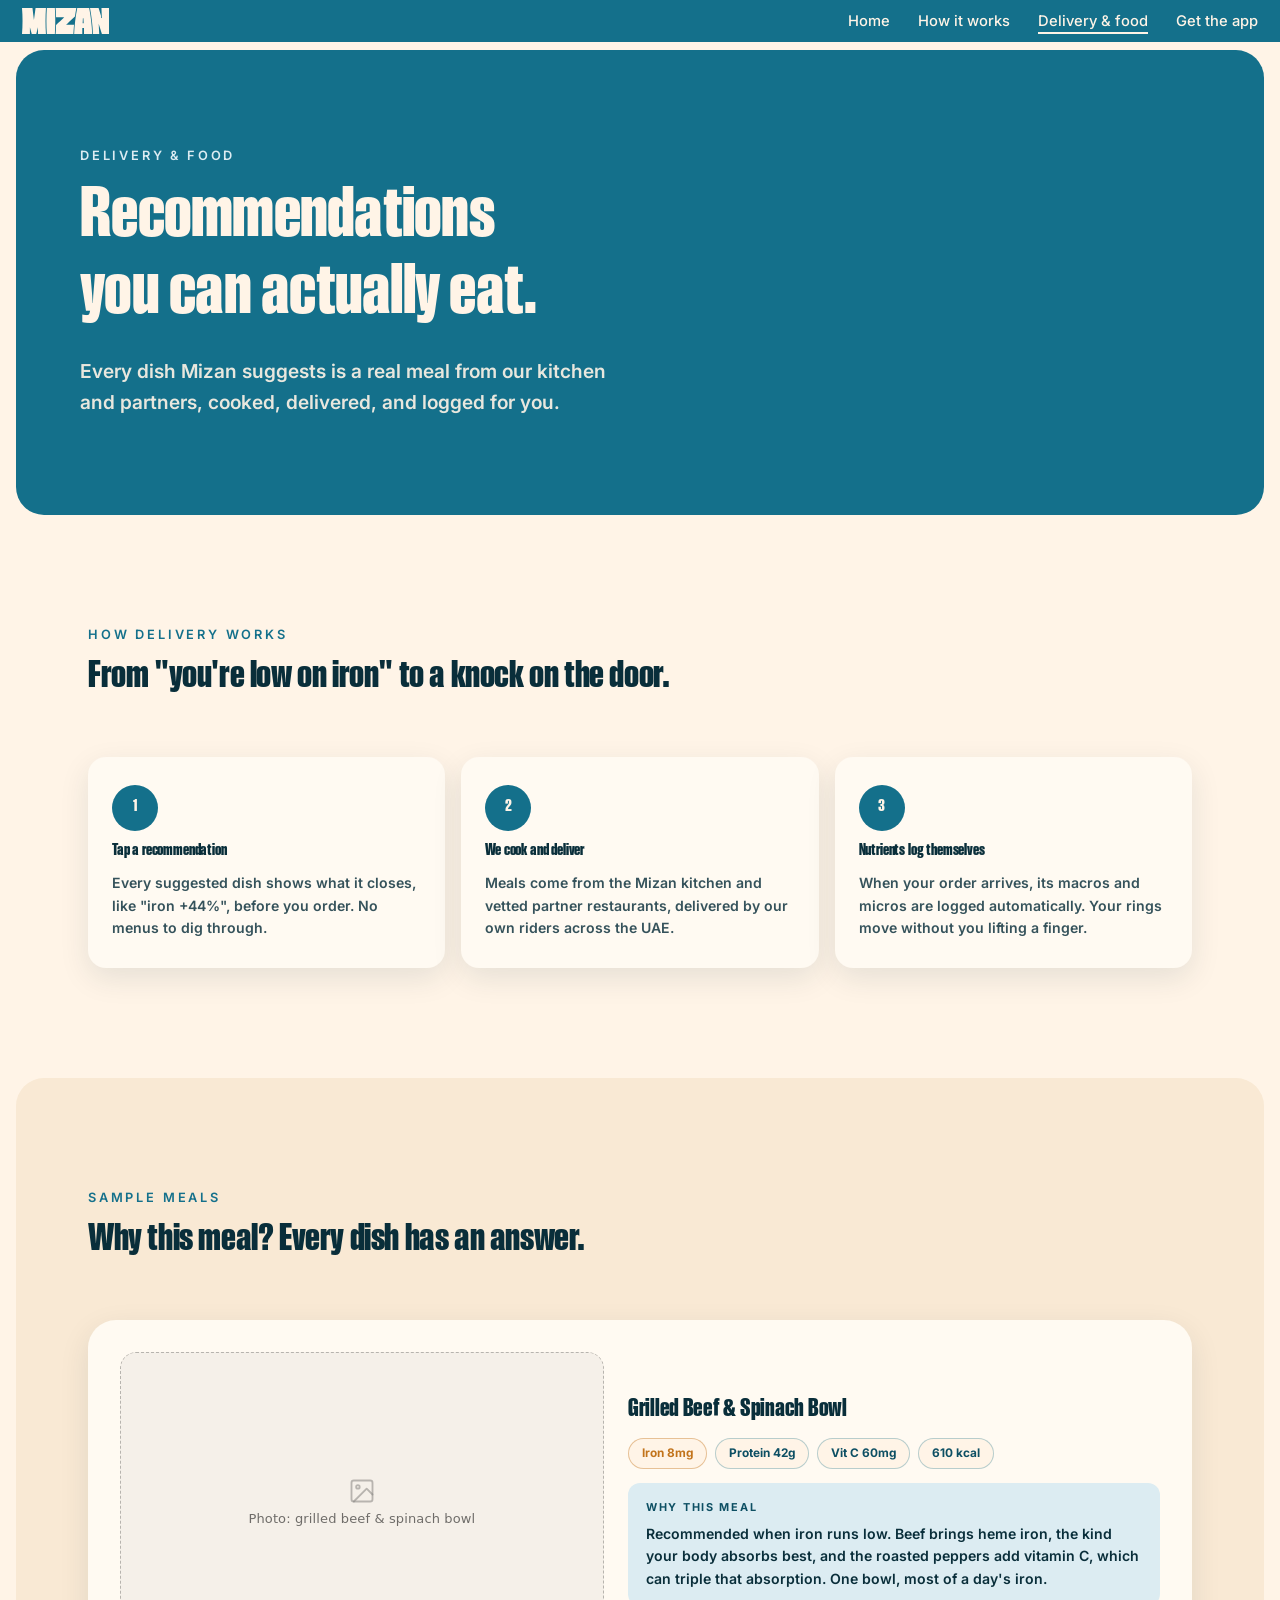
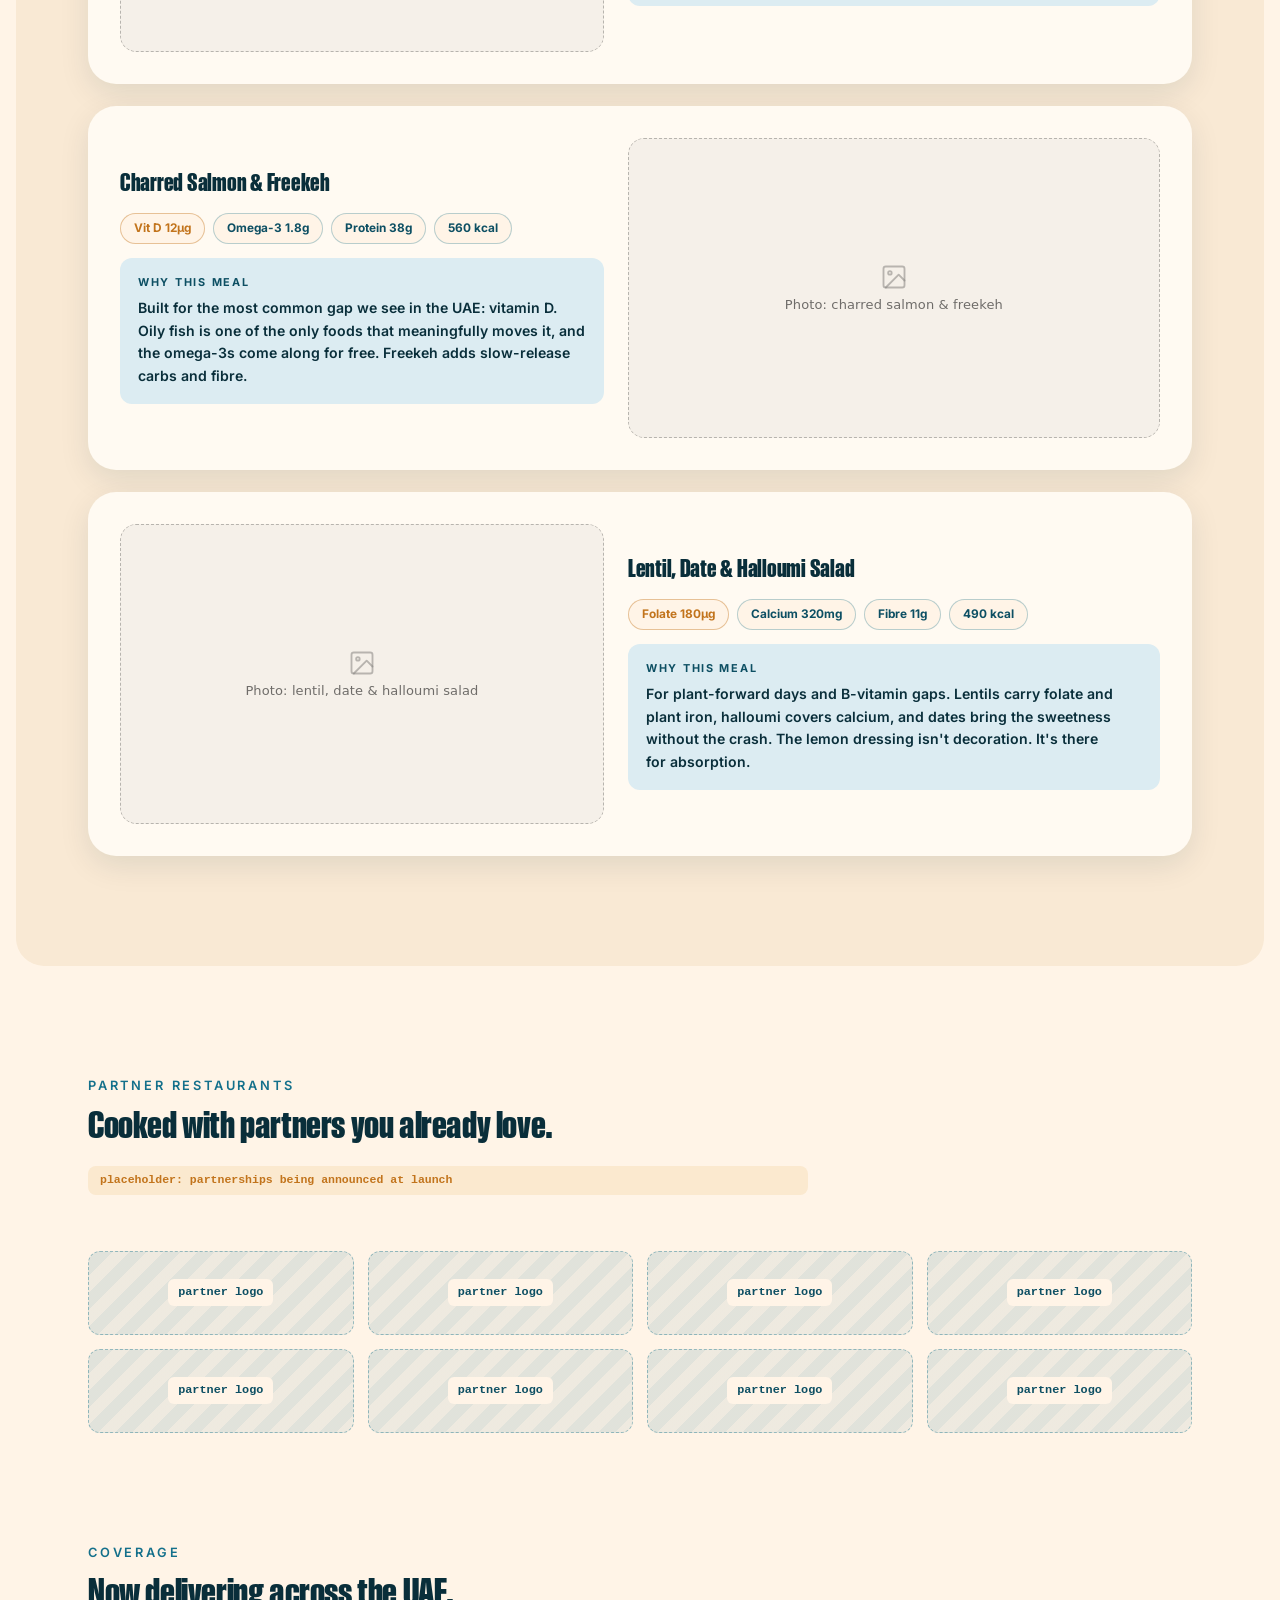
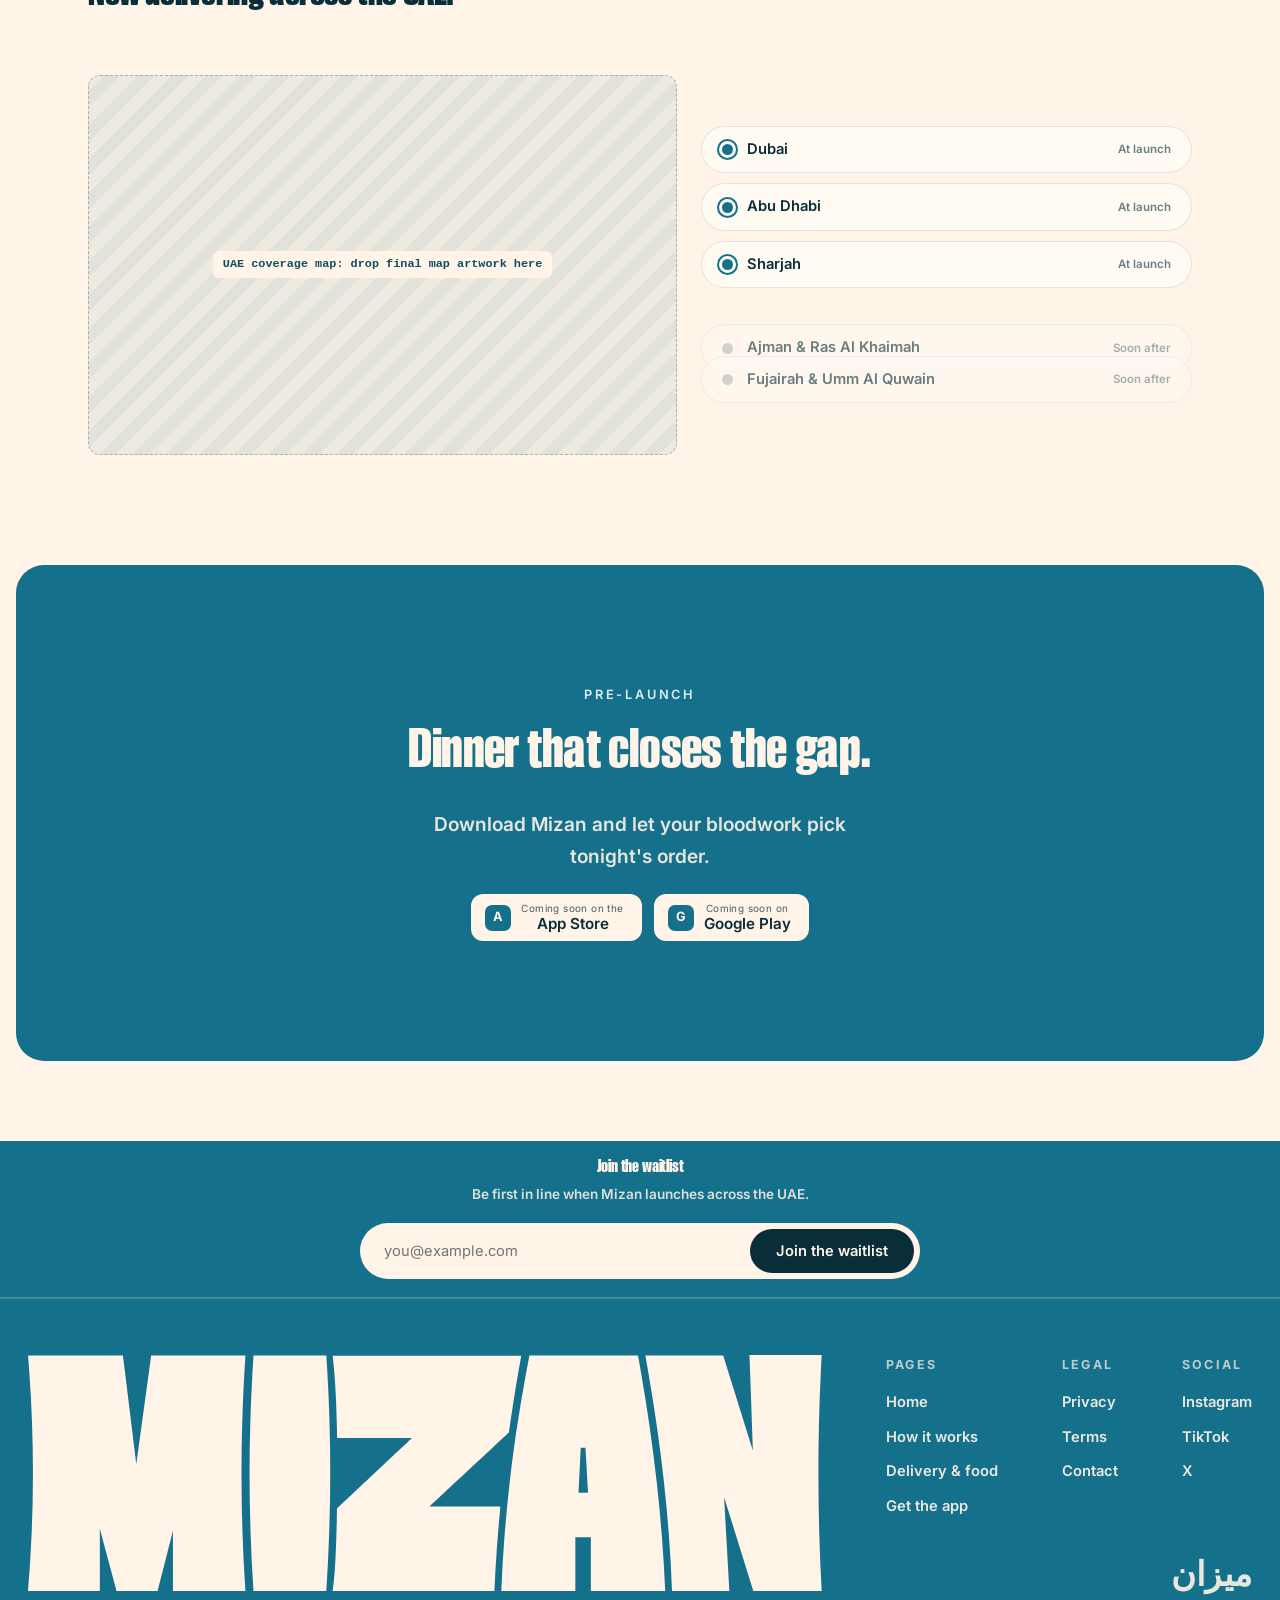
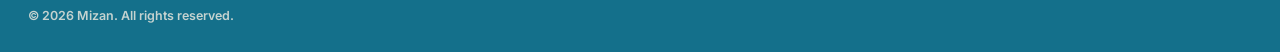
==== commit e17ed91c: "Import Mezan 17.06 website pages and public sector deck. Sync Home, How It Works, Delivery and Food," ====
--- a/Delivery and Food.html
+++ b/Delivery and Food.html
@@ -3,12 +3,25 @@
 <head>
 <meta charset="UTF-8">
 <meta name="viewport" content="width=device-width, initial-scale=1.0">
-<title>Mizan — Delivery &amp; food</title>
+<title>Mizan | Delivery &amp; food</title>
 <link rel="preconnect" href="https://fonts.googleapis.com">
 <link rel="preconnect" href="https://fonts.gstatic.com" crossorigin>
 <link href="https://fonts.googleapis.com/css2?family=Inter:wght@400;500;600;700&display=swap" rel="stylesheet">
 <link rel="stylesheet" href="assets/mizan.css">
 <style>
+/* Edge-to-edge teal menu strip (matches Home) */
+body { --page-inset: clamp(12px, 1.8vw, 22px); }
+.nav { background: var(--teal); }
+.nav.scrolled { box-shadow: 0 8px 24px rgba(9, 30, 40, 0.25); }
+.nav-inner { max-width: none; padding-left: var(--page-inset); padding-right: var(--page-inset); }
+.nav-logo { color: var(--cream); }
+.nav-links a { color: var(--cream); }
+.nav-links a::after { background: var(--cream); }
+.nav-cta { background: var(--cream); color: var(--teal-deep); }
+.nav-cta:hover { background: var(--cream-card); }
+.nav-burger span { background: var(--cream); }
+.nav-drawer { background: var(--teal); }
+.nav-drawer a { color: var(--cream); border-bottom-color: rgba(255, 244, 231, 0.2); }
 .page-hero { padding: clamp(48px, 8vw, 96px) clamp(24px, 5vw, 72px); display: grid; gap: 18px; }
 .page-hero .h-hero { color: var(--cream); max-width: 800px; }
 .page-hero .lede { max-width: 560px; opacity: 0.9; }
@@ -52,7 +65,7 @@
   align-items: center;
 }
 .meal-feature + .meal-feature { margin-top: 22px; }
-.meal-feature img { width: 100%; height: clamp(220px, 34vw, 300px); display: block; object-fit: cover; border-radius: 16px; }
+.meal-feature image-slot { width: 100%; height: clamp(220px, 34vw, 300px); display: block; }
 .meal-feature .mf-body { display: grid; gap: 14px; }
 .meal-feature h3 { font-size: clamp(1.2rem, 2.8vw, 1.6rem); }
 .meal-feature .mf-why {
@@ -83,7 +96,7 @@
 .mf-stat.warn { color: var(--amber); border-color: rgba(194, 116, 28, 0.4); }
 @media (min-width: 860px) {
   .meal-feature { grid-template-columns: 1fr 1.1fr; }
-  .meal-feature.flip img { order: 2; }
+  .meal-feature.flip image-slot { order: 2; }
 }
 
 /* Partners */
@@ -128,9 +141,9 @@
 
 <header class="nav">
   <div class="wrap nav-inner">
-    <a class="nav-logo" href="index.html" aria-label="Mizan home" data-logo></a>
+    <a class="nav-logo" href="Home.html" aria-label="Mizan home" data-logo></a>
     <ul class="nav-links">
-      <li><a href="index.html">Home</a></li>
+      <li><a href="Home.html">Home</a></li>
       <li><a href="How It Works.html">How it works</a></li>
       <li><a href="Delivery and Food.html" aria-current="page">Delivery &amp; food</a></li>
       <li><a href="#download">Get the app</a></li>
@@ -138,7 +151,7 @@
     <button class="nav-burger" aria-label="Menu" aria-expanded="false"><span></span><span></span><span></span></button>
   </div>
   <nav class="nav-drawer">
-    <a href="index.html">Home</a>
+    <a href="Home.html">Home</a>
     <a href="How It Works.html">How it works</a>
     <a href="Delivery and Food.html">Delivery &amp; food</a>
     <a href="#download">Get the app</a>
@@ -151,7 +164,7 @@
   <div class="page-hero">
     <p class="kicker" style="color: var(--teal-soft);">Delivery &amp; food</p>
     <h1 class="h-hero">Recommendations you can actually eat.</h1>
-    <p class="lede">Every dish Mizan suggests is a real meal from our kitchen and partners — cooked, delivered, and logged for you.</p>
+    <p class="lede">Every dish Mizan suggests is a real meal from our kitchen and partners, cooked, delivered, and logged for you.</p>
   </div>
 </section>
 
@@ -166,7 +179,7 @@
       <div class="dl-step rv">
         <span class="dl-num">1</span>
         <h3>Tap a recommendation</h3>
-        <p>Every suggested dish shows what it closes — "iron +44%" — before you order. No menus to dig through.</p>
+        <p>Every suggested dish shows what it closes, like "iron +44%", before you order. No menus to dig through.</p>
       </div>
       <div class="dl-step rv rv-d1">
         <span class="dl-num">2</span>
@@ -191,7 +204,7 @@
     </div>
 
     <article class="meal-feature rv">
-      <img id="food-meal-1" src="uploads/139184-food-plate-healthy-free-photo.png" alt="Grilled beef and spinach bowl">
+      <image-slot id="food-meal-1" shape="rounded" radius="16" placeholder="Photo: grilled beef &amp; spinach bowl"></image-slot>
       <div class="mf-body">
         <h3>Grilled Beef &amp; Spinach Bowl</h3>
         <div class="mf-stats">
@@ -202,13 +215,13 @@
         </div>
         <div class="mf-why">
           <small>Why this meal</small>
-          <p>Recommended when iron runs low. Beef brings heme iron — the kind your body absorbs best — and the roasted peppers add vitamin C, which can triple that absorption. One bowl, most of a day's iron.</p>
+          <p>Recommended when iron runs low. Beef brings heme iron, the kind your body absorbs best, and the roasted peppers add vitamin C, which can triple that absorption. One bowl, most of a day's iron.</p>
         </div>
       </div>
     </article>
 
     <article class="meal-feature flip rv">
-      <img id="food-meal-2" src="uploads/139180-food-plate-fish-download-hd.png" alt="Charred salmon and freekeh plate">
+      <image-slot id="food-meal-2" shape="rounded" radius="16" placeholder="Photo: charred salmon &amp; freekeh"></image-slot>
       <div class="mf-body">
         <h3>Charred Salmon &amp; Freekeh</h3>
         <div class="mf-stats">
@@ -219,13 +232,13 @@
         </div>
         <div class="mf-why">
           <small>Why this meal</small>
-          <p>Built for the most common gap we see in the UAE: vitamin D. Oily fish is one of the only foods that meaningfully moves it — and the omega-3s come along for free. Freekeh adds slow-release carbs and fibre.</p>
+          <p>Built for the most common gap we see in the UAE: vitamin D. Oily fish is one of the only foods that meaningfully moves it, and the omega-3s come along for free. Freekeh adds slow-release carbs and fibre.</p>
         </div>
       </div>
     </article>
 
     <article class="meal-feature rv">
-      <img id="food-meal-3" src="uploads/139399-food-nutrition-top-view-plate.png" alt="Lentil, date and halloumi salad">
+      <image-slot id="food-meal-3" shape="rounded" radius="16" placeholder="Photo: lentil, date &amp; halloumi salad"></image-slot>
       <div class="mf-body">
         <h3>Lentil, Date &amp; Halloumi Salad</h3>
         <div class="mf-stats">
@@ -236,7 +249,7 @@
         </div>
         <div class="mf-why">
           <small>Why this meal</small>
-          <p>For plant-forward days and B-vitamin gaps. Lentils carry folate and plant iron, halloumi covers calcium, and dates bring the sweetness without the crash. The lemon dressing isn't decoration — it's there for absorption.</p>
+          <p>For plant-forward days and B-vitamin gaps. Lentils carry folate and plant iron, halloumi covers calcium, and dates bring the sweetness without the crash. The lemon dressing isn't decoration. It's there for absorption.</p>
         </div>
       </div>
     </article>
@@ -249,7 +262,7 @@
     <div class="section-head rv">
       <p class="kicker">Partner restaurants</p>
       <h2 class="h-sect">Cooked with partners you already love.</h2>
-      <span class="placeholder-note">placeholder — partnerships being announced at launch</span>
+      <span class="placeholder-note">placeholder: partnerships being announced at launch</span>
     </div>
     <div class="partner-grid rv">
       <div class="ph"><code>partner logo</code></div>
@@ -272,7 +285,7 @@
       <h2 class="h-sect">Now delivering across the UAE.</h2>
     </div>
     <div class="coverage-wrap">
-      <div class="ph coverage-map rv"><code>UAE coverage map — drop final map artwork here</code></div>
+      <div class="ph coverage-map rv"><code>UAE coverage map: drop final map artwork here</code></div>
       <div class="coverage-cities">
         <div class="city-row rv"><span class="pulse-dot"></span>Dubai<small>At launch</small></div>
         <div class="city-row rv rv-d1"><span class="pulse-dot"></span>Abu Dhabi<small>At launch</small></div>
@@ -311,13 +324,13 @@
     </form>
   </div>
   <div class="wrap footer-main">
-    <a class="footer-logo" href="index.html" aria-label="Mizan home" data-logo></a>
+    <a class="footer-logo" href="Home.html" aria-label="Mizan home" data-logo></a>
     <div class="footer-right">
     <div class="footer-cols">
       <div class="footer-col">
         <h4>Pages</h4>
         <ul>
-          <li><a href="index.html">Home</a></li>
+          <li><a href="Home.html">Home</a></li>
           <li><a href="How It Works.html">How it works</a></li>
           <li><a href="Delivery and Food.html">Delivery &amp; food</a></li>
           <li><a href="#download">Get the app</a></li>
--- a/assets/mizan.css
+++ b/assets/mizan.css
@@ -115,8 +115,8 @@
   align-items: center;
   justify-content: space-between;
   gap: 16px;
-  padding-top: 14px;
-  padding-bottom: 14px;
+  padding-top: 8px;
+  padding-bottom: 8px;
 }
 .nav-logo { display: inline-flex; align-items: center; color: var(--teal); text-decoration: none; }
 .nav-logo svg { height: 26px; width: auto; display: block; }
@@ -329,7 +329,7 @@
 .meal-card:hover { transform: translateY(-5px); box-shadow: var(--shadow-pop); }
 .meal-card.alt { background: var(--cream-tint); color: var(--teal-ink); }
 .meal-card .meal-art { padding: 18px 18px 0; }
-.meal-card .meal-art img { width: 100%; height: 190px; display: block; object-fit: cover; border-radius: 12px; }
+.meal-card .meal-art image-slot { width: 100%; height: 190px; display: block; }
 .meal-card .meal-body { padding: 18px 20px 22px; display: grid; gap: 10px; }
 .meal-card .meal-body p { font-size: 0.86rem; line-height: 1.55; opacity: 0.92; }
 .meal-tags { display: flex; flex-wrap: wrap; gap: 8px; margin-top: 4px; }
@@ -415,14 +415,14 @@
 .footer .wrap { max-width: none; padding-left: clamp(16px, 2.2vw, 32px); padding-right: clamp(16px, 2.2vw, 32px); }
 .footer-waitlist {
   display: grid;
-  gap: 20px;
+  gap: 18px;
   justify-items: center;
   text-align: center;
-  padding: clamp(36px, 5vw, 56px) 0;
+  padding: clamp(10px, 1.4vw, 18px) 0;
   border-bottom: 1px solid rgba(255, 244, 231, 0.22);
 }
-.fw-copy h3 { font-size: clamp(1.3rem, 3vw, 1.9rem); }
-.fw-copy p { font-size: 0.9rem; opacity: 0.85; margin-top: 8px; }
+.fw-copy { display: grid; gap: 0; }
+.fw-copy p { font-size: 0.85rem; opacity: 0.85; margin-top: 5px; }
 .waitlist-form {
   display: flex;
   align-items: center;
@@ -464,6 +464,7 @@
   gap: clamp(32px, 5vw, 64px);
   align-items: start;
   padding: clamp(32px, 5vw, 56px) 0 0;
+  border-top: 1px solid rgba(255, 244, 231, 0.18);
 }
 @media (min-width: 860px) {
   .footer-main { grid-template-columns: minmax(0, 1.5fr) auto; }
@@ -502,7 +503,7 @@
   font-size: 0.78rem;
   opacity: 0.75;
 }
-.footer-ar { font-size: 1.5rem; font-weight: 600; opacity: 0.9; }
+.footer-ar { font-size: 2.1rem; font-weight: 600; opacity: 0.9; }
 
 /* ---------- Utility grids ---------- */
 .grid-3 { display: grid; gap: 20px; }
